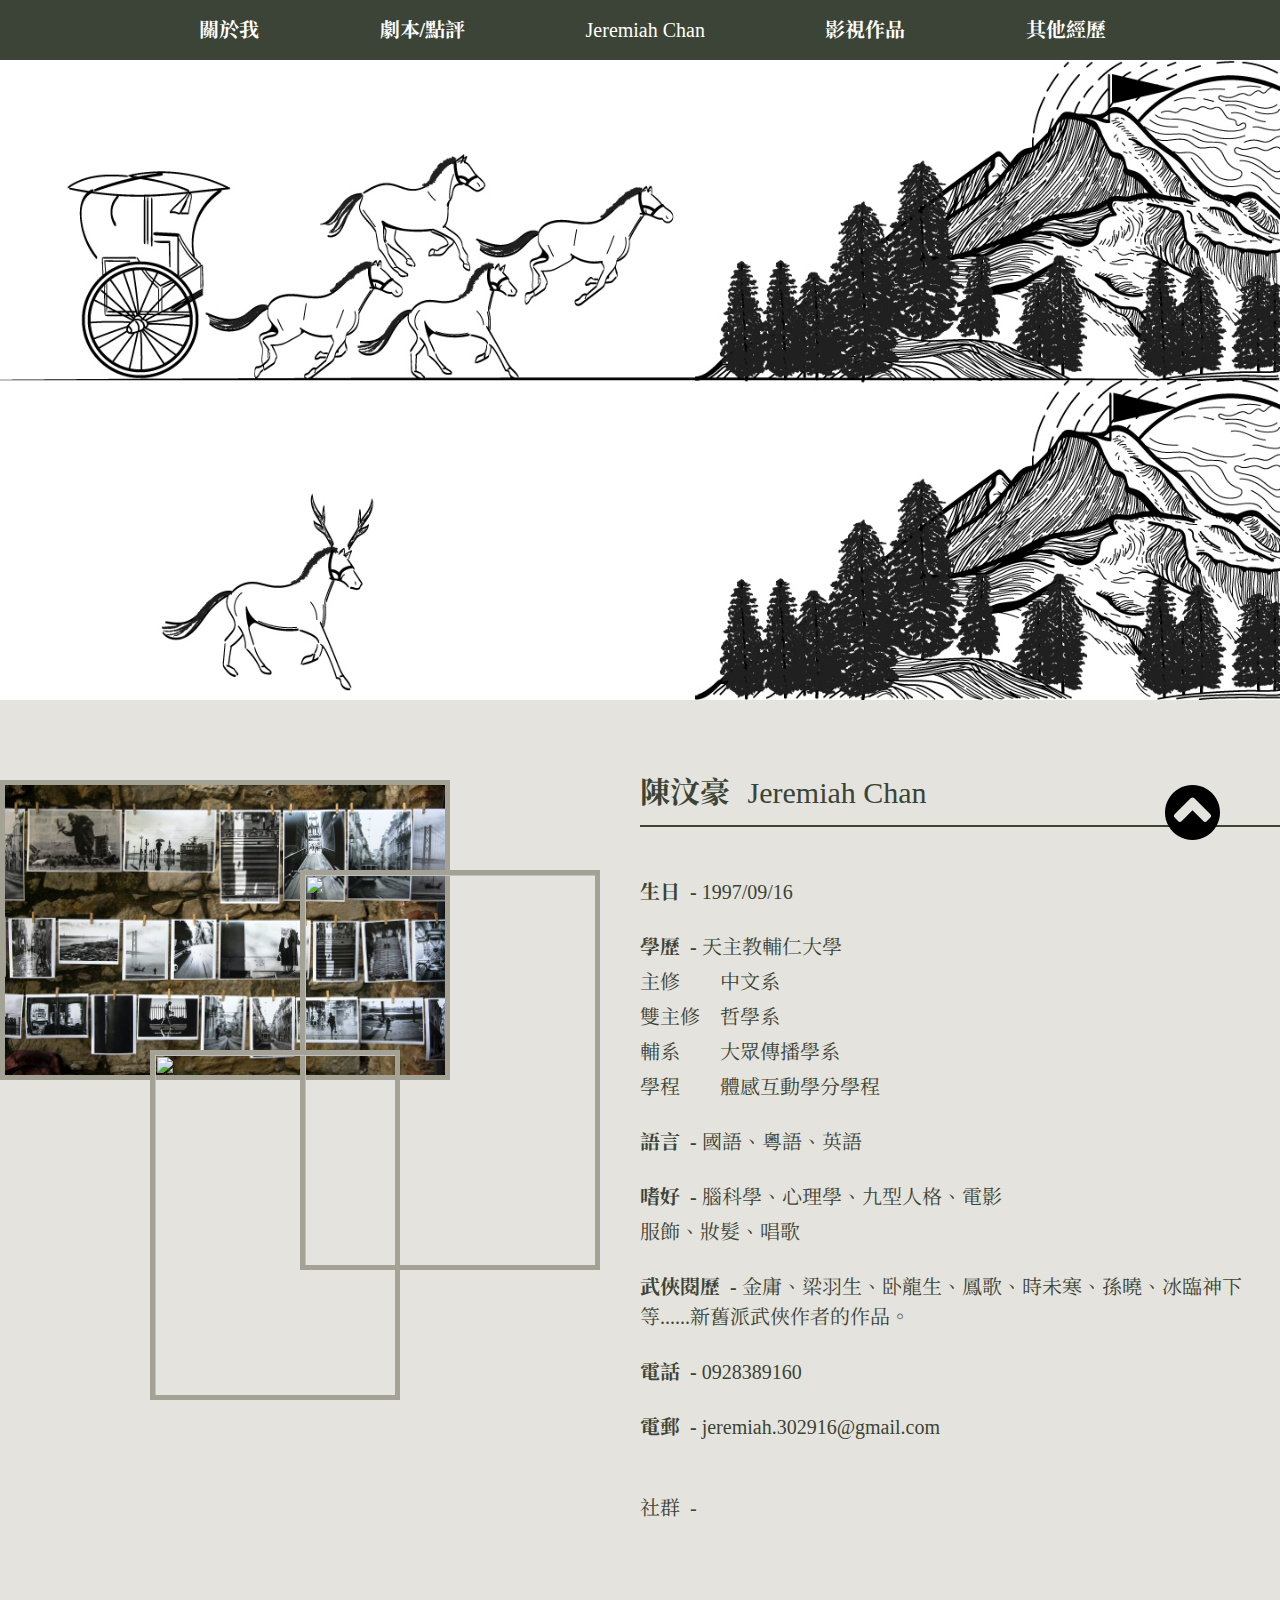
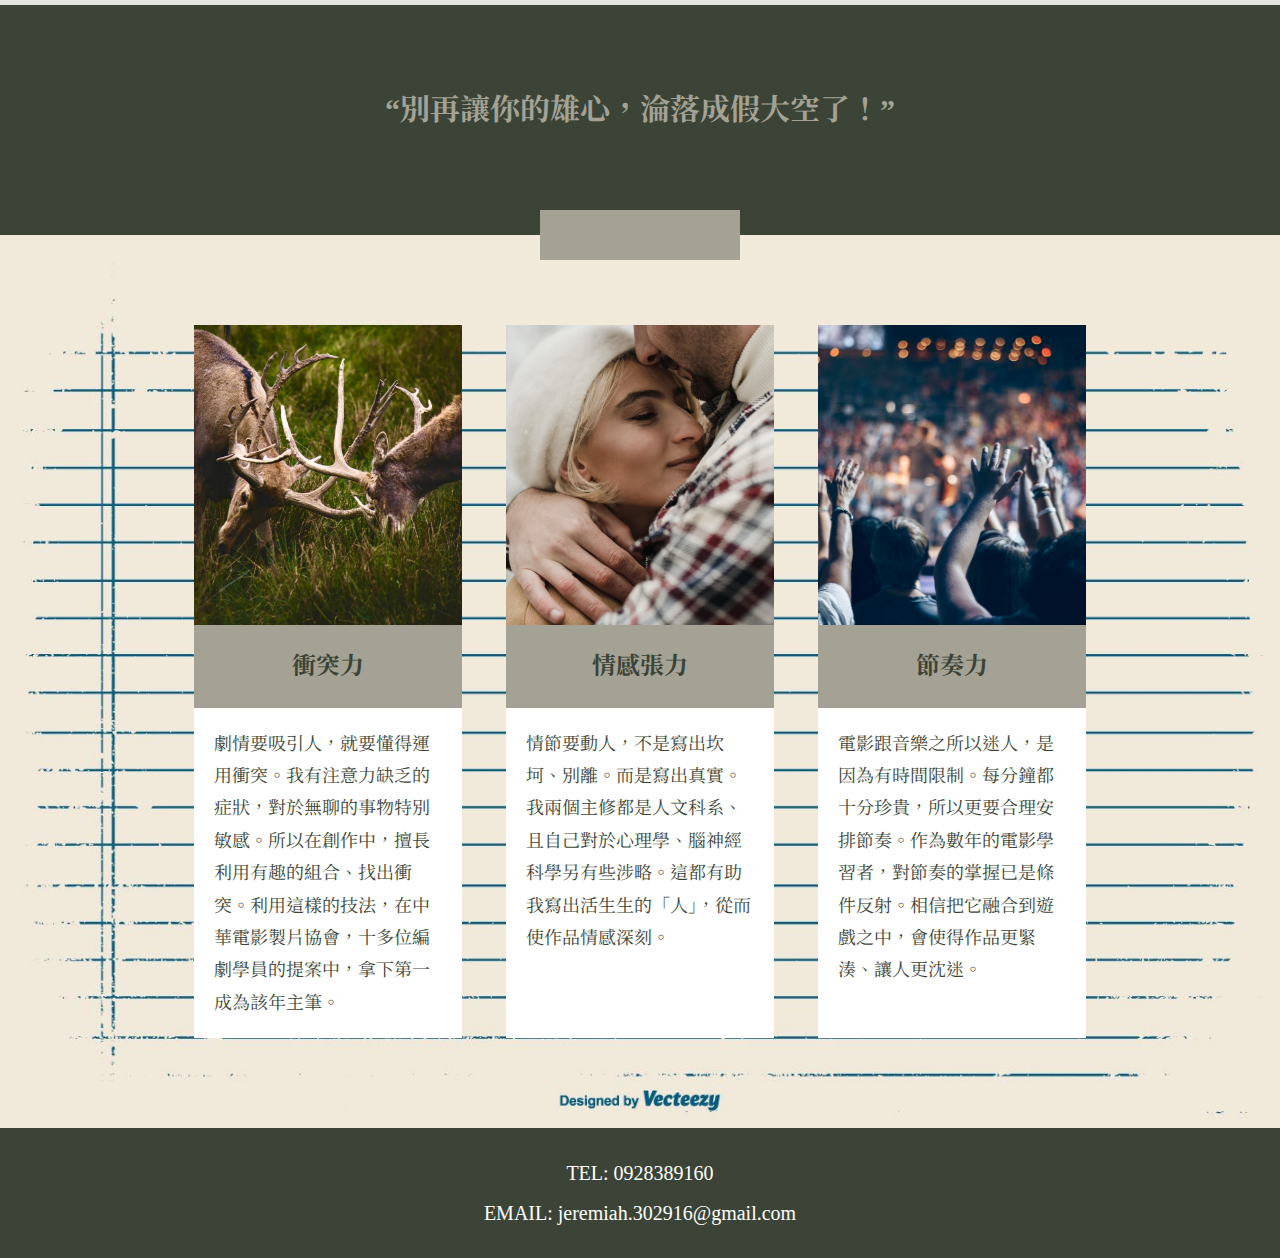
==== index.html @ 5ae8fd80 "no message" ====
<!DOCTYPE html>
<html lang="en">
<head>
    <meta charset="UTF-8">
    <meta name="viewport" content="width=device-width, initial-scale=1.0">
    <title>陳汶豪 Jeremiah</title>

    <!-- 待更新 -->
    <!-- <meta name="keywords" content="網頁關鍵字,網頁關鍵字">
    <meta name="description" content="網頁描述,網頁描述">
    <meta property="og:image" content="社群圖片預覽">
    <meta property="og:description" content="社群網頁描述">
    <meta property="og:title" content="社群標題"> -->
    <!-- 待更新 -->

    <link rel="preconnect" href="https://fonts.googleapis.com">
    <link rel="preconnect" href="https://fonts.gstatic.com" crossorigin>
    <link href="https://fonts.googleapis.com/css2?family=Pinyon+Script&display=swap" rel="stylesheet">
    <link href="https://fonts.googleapis.com/css2?family=Noto+Serif&display=swap" rel="stylesheet">
    <link href="https://fonts.googleapis.com/css2?family=Noto+Serif+TC&display=swap" rel="stylesheet">
    <script src="https://kit.fontawesome.com/dcd6eccd9c.js" crossorigin="anonymous"></script>
    <link rel="stylesheet" href="css/all.css">
   
    <script src="https://code.jquery.com/jquery-3.6.0.js" integrity="sha256-H+K7U5CnXl1h5ywQfKtSj8PCmoN9aaq30gDh27Xc0jk=" crossorigin="anonymous"></script>
    <script src="js/all.js"></script>
</head>
<body>
    <div class="header">
        <div class="container pl-5">
            <ul class="pcNavbar d-flex jcsb fwb">
                <li><a href="index.html" class="menu mr-2 ml-2 p-4 d-block white">關於我</a></li>
                <li><a href="script.html" class="menu mr-2 ml-2 p-4 d-block white">劇本/點評</a></li>
                <li><a href="index.html" class="logo mr-2 ml-2 p-4 d-block white fwn"><h1>Jeremiah Chan</h1></a></li>
                <li><a href="video.html" class="menu mr-2 ml-2 p-4 d-block white">影視作品</a></li>
                <li><a href="experience.html" class="menu mr-2 ml-2 p-4 d-block white">其他經歷</a></li>
            </ul>
            <ul class="mobileNavbar fwb tac">
                <li><a href="index.html" class="p-4 d-block">關於我</a></li>
                <li><a href="script.html" class="p-4 d-block">劇本/點評 </a></li>
                <li><a href="video.html" class="p-4 d-block">影視作品</a></li>
                <li><a href="experience.html" class="p-4 d-block">其他經歷</a></li>
            </ul>
            <a href="#" class="mobileNavbarIcon"><i class="fas fa-bars fz-xl p-4 white"></i></a>
        </div>
    </div>
    
    <!-- main -->
    <div class="index">
        <div class="banner">
            <img src="img/t.jpg" alt="">
        </div>
        <div class="self-intro d-flex jcsb pt-14 pb-14">
            <div class="img">
                <img src="img/self-2.JPG" alt="" class="img-1">
                <img src="img/self-1.JPG" alt="" class="img-2">
                <img src="img/self-3.jpeg" alt="" class="img-3">
            </div>
            <div class="content primary">
                <div class="title d-flex column ">
                    <h2 class="fz-xl fwb">陳汶豪 <span class="engname ml-2 fwn">Jeremiah Chan</span></h2>
                    <div class="border-line mt-2 mb-10 tac"></div>
                </div>
                <ul>
                    <li class="mb-5"><span class="fwb">生日&nbsp;<i class="fas fa-calendar-day"></i> -    </span>1997/09/16</li>
                    <li class="mb-5"><span class="fwb">學歷&nbsp;<i class="fas fa-user-graduate"></i> - </span>天主教輔仁大學
                        <ul>
                            <li class="mt-1 mb-1">主修&nbsp;&nbsp;&nbsp;&nbsp;&nbsp;&nbsp;&nbsp;&nbsp;中文系</li>
                            <li class="mb-1">雙主修&nbsp;&nbsp;&nbsp;&nbsp;哲學系</li>
                            <li class="mb-1">輔系&nbsp;&nbsp;&nbsp;&nbsp;&nbsp;&nbsp;&nbsp;&nbsp;大眾傳播學系</li>
                            <li class="mb-1">學程&nbsp;&nbsp;&nbsp;&nbsp;&nbsp;&nbsp;&nbsp;&nbsp;體感互動學分學程</li>
                        </ul>
                    </li>
                    <li class="mb-5"><span class="fwb">語言&nbsp;<i class="fas fa-language"></i> - </span>國語、粵語、英語</li>
                    <!-- 嗜好 -->
                    <li class="mob-hobby d-none"><span class="fwb">嗜好&nbsp;<i class="fas fa-book-reader"></i> - </span>腦科學、心理學、九型人格、電影、服飾、妝髮、唱歌、游泳</li>
                    <li class="mob-none"><span class="fwb">嗜好&nbsp;<i class="fas fa-book-reader"></i> - </span>腦科學、心理學、九型人格、電影</li>
                    <li class="mob-none mt-1 mb-5">服飾、妝髮、唱歌</li>
                    <!-- 嗜好 end -->
                    <li class="mb-5"><span class="fwb">武俠閱歷&nbsp;<i class="fas fa-language"></i> - </span>金庸、梁羽生、卧龍生、鳳歌、時未寒、孫曉、冰臨神下等......新舊派武俠作者的作品。</li>
                    <li class="mb-5"><span class="fwb">電話&nbsp;<i class="fas fa-phone-alt"></i> - </span><a href="tel:0928389160" class="d-inline-block primary">0928389160</a></li>
                    <li class="mb-5"><span class="fwb">電郵&nbsp;<i class="fas fa-envelope-open"></i> - </span><a href="mailto:jeremiah.302916@gmail.com" class="d-inline-block primary">jeremiah.302916@gmail.com</a></li>
                    <li><span>社群&nbsp;<i class="fas fa-address-book"></i> - </span><a href="https://line.me/ti/p/VagCNWpd8d"><i class="line fab fa-line ml-2 mr-5 primary" style="font-size: 45px;"></i></a><a href="https://www.facebook.com/jeremiah.chan.718"><i class="fb fab fa-facebook-square primary" style="font-size: 45px;"></i></a></li>
                </ul>
            </div>
        </div>
        <div class="slogan bg-primary">
            <h2 class="fz-xl fwb tac second pb-4">“別再讓你的雄心，淪落成假大空了！”</h2>
        </div>
        <div class="bg-note">
            <ul class="weapon m0-a d-flex jcsb">
                <li>
                    <div class="img-1"></div>
                    <h3 class="title-tape bg-second p-4 tac primary fwb fz-l">衝突力</h3>
                    <p class="primary fz-m bg-white p-4">劇情要吸引人，就要懂得運用衝突。我有注意力缺乏的症狀，對於無聊的事物特別敏感。所以在創作中，擅長利用有趣的組合、找出衝突。利用這樣的技法，在中華電影製片協會，十多位編劇學員的提案中，拿下第一成為該年主筆。</p>
                </li>
                <li>
                    <div class="img-2"></div>
                    <h3 class="title-tape bg-second p-4 tac primary fwb fz-l">情感張力</h3>
                    <p class="primary fz-m bg-white p-4">情節要動人，不是寫出坎坷、別離。而是寫出真實。我兩個主修都是人文科系、且自己對於心理學、腦神經科學另有些涉略。這都有助我寫出活生生的「人」，從而使作品情感深刻。</p>
                </li>
                <li>
                    <div class="img-3"></div>
                    <h3 class="title-tape bg-second p-4 tac primary fwb fz-l">節奏力</h3>
                    <p class="primary fz-m bg-white p-4">電影跟音樂之所以迷人，是因為有時間限制。每分鐘都十分珍貴，所以更要合理安排節奏。作為數年的電影學習者，對節奏的掌握已是條件反射。相信把它融合到遊戲之中，會使得作品更緊湊、讓人更沈迷。</p>
                </li>
            </ul>
            <div class="tape"></div>
        </div>
    </div>
    
    <!-- main end -->

    <a href="#" class="backToTop"><img src="img/icon.svg" alt="backtotop"></a>

    <div class="bg-footer">
        <ul class="footer m0-a p-footer tac white">
            <li class="mb-4">TEL: <a href="tel:0928389160" class="white">0928389160</a></li>
            <li>EMAIL: <a href="mailto:jeremiah.302916@gmail.com" class="white">jeremiah.302916@gmail.com</a></li>
        </ul>
    </div>
</body>
</html>
---- css/all.css ----
@charset "UTF-8";
/* http://meyerweb.com/eric/tools/css/reset/ 
   v2.0 | 20110126
   License: none (public domain)
*/
html, body, div, span, applet, object, iframe,
h1, h2, h3, h4, h5, h6, p, blockquote, pre,
a, abbr, acronym, address, big, cite, code,
del, dfn, em, img, ins, kbd, q, s, samp,
small, strike, strong, sub, sup, tt, var,
b, u, i, center,
dl, dt, dd, ol, ul, li,
fieldset, form, label, legend,
table, caption, tbody, tfoot, thead, tr, th, td,
article, aside, canvas, details, embed,
figure, figcaption, footer, header, hgroup,
menu, nav, output, ruby, section, summary,
time, mark, audio, video {
  margin: 0;
  padding: 0;
  border: 0;
  font-size: 100%;
  font: inherit;
  vertical-align: baseline;
}

/* HTML5 display-role reset for older browsers */
article, aside, details, figcaption, figure,
footer, header, hgroup, menu, nav, section {
  display: block;
}

body {
  line-height: 1;
}

ol, ul {
  list-style: none;
}

blockquote, q {
  quotes: none;
}

blockquote:before, blockquote:after,
q:before, q:after {
  content: '';
  content: none;
}

table {
  border-collapse: collapse;
  border-spacing: 0;
}

.m0-a {
  margin: 0 auto;
}

.mt-1 {
  margin-top: 5px;
}

.mb-1 {
  margin-bottom: 5px;
}

.mt-2 {
  margin-top: 10px;
}

.mb-2 {
  margin-bottom: 10px;
}

.mr-2 {
  margin-right: 10px;
}

.ml-2 {
  margin-left: 10px;
}

.mt-3 {
  margin-top: 15px;
}

.mb-3 {
  margin-bottom: 15px;
}

.mt-4 {
  margin-top: 20px;
}

.mb-4 {
  margin-bottom: 20px;
}

.mr-4 {
  margin-right: 20px;
}

.ml-4 {
  margin-left: 20px;
}

.mt-5 {
  margin-top: 25px;
}

.mb-5 {
  margin-bottom: 25px;
}

.mr-5 {
  margin-right: 25px;
}

.mt-10 {
  margin-top: 50px;
}

.mb-10 {
  margin-bottom: 50px;
}

.ml-10 {
  margin-left: 50px;
}

.mr-10 {
  margin-right: 50px;
}

.mb-15 {
  margin-bottom: 75px;
}

.mr-15 {
  margin-right: 75px;
}

.ml-15 {
  margin-left: 75px;
}

.ml-16 {
  margin-left: 80px;
}

.mb-20 {
  margin-bottom: 100px;
}

.mr-20 {
  margin-right: 100px;
}

.mb-30 {
  margin-bottom: 150px;
}

.p-1 {
  padding: 5px;
}

.pt-1 {
  padding-top: 5px;
}

.pb-1 {
  padding-bottom: 5px;
}

.p-2 {
  padding: 10px;
}

.pt-2 {
  padding-top: 10px;
}

.pb-2 {
  padding-bottom: 10px;
}

.p-3 {
  padding: 15px;
}

.pt-3 {
  padding-top: 15px;
}

.pb-3 {
  padding-bottom: 15px;
}

.p-4 {
  padding: 20px;
}

.pt-4 {
  padding-top: 20px;
}

.pb-4 {
  padding-bottom: 20px;
}

.pl-4 {
  padding-left: 20px;
}

.p-5 {
  padding: 25px;
}

.pl-5 {
  padding-left: 25px;
}

.pr-5 {
  padding-right: 25px;
}

.p-8 {
  padding: 40px;
}

.p-9 {
  padding: 45px;
}

.p-10 {
  padding: 50px;
}

.pt-10 {
  padding-top: 50px;
}

.pb-10 {
  padding-bottom: 50px;
}

.pl-10 {
  padding-left: 50px;
}

.pr-10 {
  padding-right: 50px;
}

.pt-14 {
  padding-top: 70px;
}

.pb-14 {
  padding-bottom: 70px;
}

.pt-16 {
  padding-top: 80px;
}

.pb-16 {
  padding-bottom: 80px;
}

.p-normal {
  padding: 70px 50px;
}

.p-footer {
  padding: 35px 50px;
}

.d-flex {
  display: -webkit-box;
  display: -ms-flexbox;
  display: flex;
}

.d-block {
  display: block;
}

.d-inline {
  display: inline;
}

.d-inline-block {
  display: inline-block;
}

.d-none {
  display: none;
}

.row-reverse {
  -webkit-box-orient: horizontal;
  -webkit-box-direction: reverse;
      -ms-flex-direction: row-reverse;
          flex-direction: row-reverse;
}

.column {
  -webkit-box-orient: vertical;
  -webkit-box-direction: normal;
      -ms-flex-direction: column;
          flex-direction: column;
}

.column-reverse {
  -webkit-box-orient: vertical;
  -webkit-box-direction: reverse;
      -ms-flex-direction: column-reverse;
          flex-direction: column-reverse;
}

.jcfe {
  -webkit-box-pack: end;
      -ms-flex-pack: end;
          justify-content: flex-end;
}

.jcsb {
  -webkit-box-pack: justify;
      -ms-flex-pack: justify;
          justify-content: space-between;
}

.jcc {
  -webkit-box-pack: center;
      -ms-flex-pack: center;
          justify-content: center;
}

.aic {
  -webkit-box-align: center;
      -ms-flex-align: center;
          align-items: center;
}

.aife {
  -webkit-box-align: end;
      -ms-flex-align: end;
          align-items: flex-end;
}

.fwb {
  font-weight: bold;
}

.fwn {
  font-weight: normal;
}

.fz-s {
  font-size: 16px;
}

.fz-m {
  font-size: 18px;
}

.fz-l {
  font-size: 24px;
}

.fz-xl {
  font-size: 30px;
}

.engfont {
  font-family: 'Pinyon Script', cursive;
}

.tac {
  text-align: center;
}

.tar {
  text-align: right;
}

.white {
  color: white;
}

.black {
  color: black;
}

.primary {
  color: #3B4436;
}

.second {
  color: #A4A195;
}

.bg-primary {
  background-color: #3B4436;
}

.bg-second {
  background-color: #A4A195;
}

.bg-third {
  background-color: #E5E3DD;
}

.bg-white {
  background-color: #FFF;
}

*, *::before, *::after {
  -webkit-box-sizing: border-box;
          box-sizing: border-box;
}

body {
  font-size: 20px;
  font-family: 'Times New Roman', Times, serif,'Noto Serif','Noto Serif TC';
  background-color: #E5E3DD;
}

body img {
  display: block;
  width: 100%;
}

body a {
  text-decoration: none;
}

.header {
  background-color: #3B4436;
}

.header .container {
  max-width: 992px;
  margin: 0 auto;
}

.header .container .menu {
  -webkit-transition: all 0.3s;
  transition: all 0.3s;
}

.header .container .menu:hover, .header .container .menu:active {
  color: #A4A195;
}

.mobileNavbar, .mobileNavbarIcon {
  display: none;
}

@media (max-width: 767px) {
  .header {
    position: fixed;
    width: 100%;
    z-index: 10;
  }
  .pcNavbar {
    display: none;
  }
  .mobileNavbar {
    display: block;
    position: absolute;
    top: 70px;
    right: 0px;
    left: 0px;
    max-height: 0px;
    overflow: hidden;
    text-align: center;
    -webkit-transition: max-height 1s;
    transition: max-height 1s;
  }
  .mobileNavbar li {
    background-color: #A4A195;
  }
  .mobileNavbar a {
    -webkit-transition: all 0.3s;
    transition: all 0.3s;
    color: #3B4436;
  }
  .mobileNavbar a:hover, .mobileNavbar a:active {
    color: white;
  }
  .mobileNavbarIcon {
    display: block;
    float: right;
  }
  .show .mobileNavbar {
    max-height: 500px;
  }
}

.backToTop {
  width: 55px;
  height: 55px;
  position: fixed;
  right: 60px;
  bottom: 60px;
}

@media (max-width: 767px) {
  .backToTop {
    width: 45px;
    height: 45px;
    right: 30px;
  }
}

.bg-footer {
  background-color: #3B4436;
}

.footer {
  max-width: 992px;
}

.footer a {
  -webkit-transition: all 0.3s;
  transition: all 0.3s;
}

.footer a:hover, .footer a:active {
  color: #A4A195;
}

@media (max-width: 520px) {
  .footer {
    font-size: 18px;
  }
}

@media (max-width: 414px) {
  .footer {
    font-size: 16px;
  }
}

.index .banner {
  max-height: 720px;
}

.index .self-intro .img {
  width: 30%;
  position: relative;
}

.index .self-intro .img .img-1 {
  width: 300px;
  height: 400px;
  border: 5px solid #A4A195;
  position: absolute;
  top: 100px;
  left: 300px;
  z-index: 2;
}

.index .self-intro .img .img-2 {
  width: 250px;
  height: 350px;
  border: 5px solid #A4A195;
  position: absolute;
  top: 280px;
  left: 150px;
  z-index: 3;
}

.index .self-intro .img .img-3 {
  width: 450px;
  height: 300px;
  border: 5px solid #A4A195;
  position: absolute;
  top: 10px;
  z-index: 1;
}

.index .self-intro .content {
  width: 50%;
  line-height: 1.5;
}

.index .self-intro .content .border-line {
  max-width: 1000px;
  height: 2px;
  background: #3B4436;
}

.index .self-intro .content li a, .index .self-intro .content li i {
  -webkit-transition: all 0.3s;
  transition: all 0.3s;
}

.index .self-intro .content li a:hover, .index .self-intro .content li a:active, .index .self-intro .content li i:hover, .index .self-intro .content li i:active {
  color: #A4A195;
}

.index .bg-note {
  position: relative;
}

.index .tape {
  width: 200px;
  height: 50px;
  background-color: #A4A195;
  position: absolute;
  top: 0;
  left: 50%;
  -webkit-transform: translate(-50%, -50%);
          transform: translate(-50%, -50%);
}

.index .slogan {
  padding: 90px 50px;
}

.index .bg-note {
  background-image: url(../img/note1.jpeg);
  background-position: center;
  background-repeat: no-repeat;
  background-size: cover;
}

.index .weapon {
  max-width: 992px;
  line-height: 1.8;
  padding: 90px 50px;
}

.index .weapon li {
  width: 30%;
}

.index .weapon li .img-1, .index .weapon li .img-2, .index .weapon li .img-3 {
  height: 300px;
  background-position: center;
  background-size: cover;
  background-repeat: no-repeat;
}

.index .weapon li .img-1 {
  background-image: url(../img/fight.jpg);
}

.index .weapon li .img-2 {
  background-image: url(../img/cry.jpeg);
}

.index .weapon li .img-3 {
  background-image: url(../img/tempo.jpg);
}

.index .weapon li p {
  height: 330px;
}

.script .banner {
  height: 300px;
  background: url(../img/banner2.jpeg);
  background-position: center;
  background-repeat: no-repeat;
  background-size: cover;
}

.script .banner .border-line {
  width: 200px;
  height: 2px;
  background: white;
}

.script .banner h2 {
  font-size: 33px;
}

.script li p {
  -webkit-animation: fadeIn;
          animation: fadeIn;
  -webkit-animation-duration: 1.5s;
          animation-duration: 1.5s;
}

.script .main {
  max-width: 992px;
  margin: 0 auto;
  padding: 90px 50px 90px;
}

.script .praise .person {
  width: 28%;
  line-height: 1.5;
}

.script .praise .content {
  line-height: 1.8;
  width: 70%;
  border-radius: 30px 0 30px 0;
}

.logline {
  max-width: 992px;
  line-height: 1.5;
  padding: 70px 50px 90px;
}

.logline .border-line {
  width: 100px;
  height: 2px;
  background: white;
}

.logline li {
  width: 30%;
}

.logline li .img-1, .logline li .img-2, .logline li .img-3 {
  height: 170px;
  background-position: center;
  background-size: cover;
}

.logline li .img-1 {
  background-image: url(../img/偷光.jpg);
}

.logline li .img-2 {
  background-image: url(../img/shoot.jpg);
  border-bottom: 1px solid black;
}

.logline li .img-3 {
  background-image: url(../img/回.jpg);
}

.logline .content {
  height: 270px;
}

.logline .content a {
  -webkit-transition: all 0.3s;
  transition: all 0.3s;
  background-color: #3B4436;
  border: 1px solid #3B4436;
}

.logline .content a:hover, .logline .content a:active {
  color: #3B4436;
  background-color: white;
}

@media (max-width: 900px) {
  .logline ul {
    -ms-flex-wrap: wrap;
        flex-wrap: wrap;
  }
  .logline ul li {
    margin: 0 auto 75px;
    width: 80%;
  }
  .logline ul li:last-child {
    margin: 0 auto 0px;
  }
  .logline ul .img-1, .logline ul .img-2, .logline ul .img-3 {
    height: 280px;
  }
  .logline ul a {
    padding: 20px;
  }
}

@media (max-width: 991px) {
  .script .praise li {
    -ms-flex-wrap: wrap;
        flex-wrap: wrap;
  }
  .script .praise .person {
    width: 35%;
  }
  .script .praise .content {
    width: 63%;
  }
}

@media (max-width: 767px) {
  .script .banner {
    height: 350px;
  }
  .script .banner h2 {
    margin-top: 50px;
  }
  .script .main {
    padding-top: 70px;
  }
  .script .praise .person {
    width: 100%;
  }
  .script .praise .person h3 {
    margin: 0 auto 20px;
  }
  .script .praise .content {
    width: 100%;
  }
}

@media (max-width: 520px) {
  .script .banner h2 {
    font-size: 24px;
  }
  .script .main p {
    font-size: 18px;
  }
  .logline ul h3 {
    font-size: 18px;
  }
  .logline ul h4 {
    font-size: 16px;
  }
  .logline ul .img-1, .logline ul .img-2, .logline ul .img-3 {
    height: 170px;
  }
  .logline ul a {
    padding: 10px;
  }
}

.video {
  max-width: 992px;
  margin: 0 auto;
  padding: 90px 50px;
}

.video .title h2 {
  font-size: 33px;
}

.video .title .border-line {
  width: 200px;
  height: 2px;
  background: #3B4436;
}

.video .mov-title {
  -webkit-transition: all 0.3s;
  transition: all 0.3s;
}

.video .mov-title:hover, .video .mov-title:active {
  color: #A4A195;
}

.video .mov-title:before {
  display: inline-block;
  position: relative;
  top: -7px;
  right: 20px;
  content: "";
  width: 200px;
  height: 0px;
  border: 1px solid #3B4436;
}

.video .mov-title:after {
  display: inline-block;
  position: relative;
  top: -7px;
  left: 20px;
  content: "";
  width: 200px;
  color: #fff;
  height: 0px;
  border: 1px solid #3B4436;
}

.video .video-container {
  position: relative;
  padding-bottom: 56.25%;
  padding-top: 30px;
  height: 0;
  overflow: hidden;
}

.video .video-container iframe, .video .video-container object, .video .video-container embed {
  position: absolute;
  top: 0;
  left: 0;
  width: 100%;
  height: 100%;
}

@media (max-width: 767px) {
  .video .mov-title:before, .video .mov-title:after {
    width: 100px;
  }
  .video .title {
    margin-top: 50px;
  }
}

@media (max-width: 630px) {
  .video .mov-title:before, .video .mov-title:after {
    width: 80px;
  }
  .video .yt a {
    font-size: 24px;
  }
  .video .yt h2 {
    font-size: 20px;
  }
}

@media (max-width: 520px) {
  .video .mov-title:before, .video .mov-title:after {
    display: none;
  }
  .video .title h2 {
    font-size: 30px;
  }
  .video .yt .video-container {
    margin-bottom: 75px;
  }
  .video .yt .video-container:last-child {
    margin-bottom: 0px;
  }
  .video .yt h2 {
    font-size: 18px;
  }
}

.experience .banner {
  height: 300px;
  background: url(../img/banner3.JPG);
  background-position: center;
  background-repeat: no-repeat;
  background-size: cover;
}

.experience .banner .border-line {
  width: 200px;
  height: 2px;
  background: white;
}

.experience .banner h2 {
  font-size: 33px;
}

.experience ul {
  max-width: 992px;
  margin: 0 auto;
  -ms-flex-wrap: wrap;
      flex-wrap: wrap;
  padding: 90px 0;
}

.experience ul li {
  width: 100%;
}

.experience ul li .br {
  border-radius: 0 0 30px 0;
}

.experience ul li .br-2 {
  border-radius: 30px 0 0 0;
}

.experience ul li .img {
  width: 50%;
  height: 330px;
  background-repeat: no-repeat;
  background-position: center;
  background-size: cover;
}

.experience ul li .img-1 {
  background-image: url(../img/exp-ch.jpeg);
  border-radius: 30px 0 0 0;
}

.experience ul li .img-2 {
  background-image: url(../img/exp-ucsr.jpeg);
  border-radius: 0 0 30px 0;
}

.experience ul li .img-3 {
  background-image: url(../img/exp-csr.jpeg);
  border-radius: 30px 0 0 0;
}

.experience ul li .img-4 {
  background-image: url(../img/exp-story.jpeg);
  border-radius: 0 0 30px 0;
}

.experience ul li .content {
  width: 50%;
  line-height: 1.5;
}

.experience ul li h3 {
  position: relative;
}

.experience ul .border-line {
  width: 350px;
  height: 2px;
  background-color: #3B4436;
}

.experience .conclusion {
  max-width: 992px;
  margin: 0 auto;
  padding: 90px 50px;
}

.experience .conclusion .border-line {
  width: 100px;
  height: 2px;
  background: white;
}

.experience .conclusion p {
  line-height: 1.5;
}

.experience .bg-second {
  position: relative;
}

.experience .tape {
  width: 200px;
  height: 50px;
  background-color: #3B4436;
  position: absolute;
  top: 0;
  left: 50%;
  -webkit-transform: translate(-50%, -50%);
          transform: translate(-50%, -50%);
}

@media (max-width: 900px) {
  .experience ul li {
    -ms-flex-wrap: wrap;
        flex-wrap: wrap;
    padding: 0 50px;
    margin-bottom: 75px;
  }
  .experience ul li .img, .experience ul li .content {
    width: 100%;
  }
  .experience ul li .img-1, .experience ul li .img-2, .experience ul li .img-3, .experience ul li .img-4, .experience ul li .content {
    border-radius: 0px;
  }
}

@media (max-width: 767px) {
  .experience .banner {
    height: 350px;
  }
  .experience .banner h2 {
    margin-top: 50px;
  }
}

@media (max-width: 520px) {
  .experience .banner h2 {
    font-size: 24px;
  }
  .experience ul {
    padding-top: 70px;
  }
  .experience ul li .event-name {
    font-size: 20px;
    margin-bottom: 5px;
  }
  .experience ul li .time {
    margin-bottom: 15px;
  }
  .experience ul li .border-line {
    width: 100%;
  }
  .experience ul li .img {
    height: 250px;
  }
}

@media (max-width: 414px) {
  .experience ul li .img {
    height: 230px;
  }
  .experience li:last-child {
    margin-bottom: 15px;
  }
  .experience .content {
    padding: 25px;
  }
}
/*# sourceMappingURL=all.css.map */
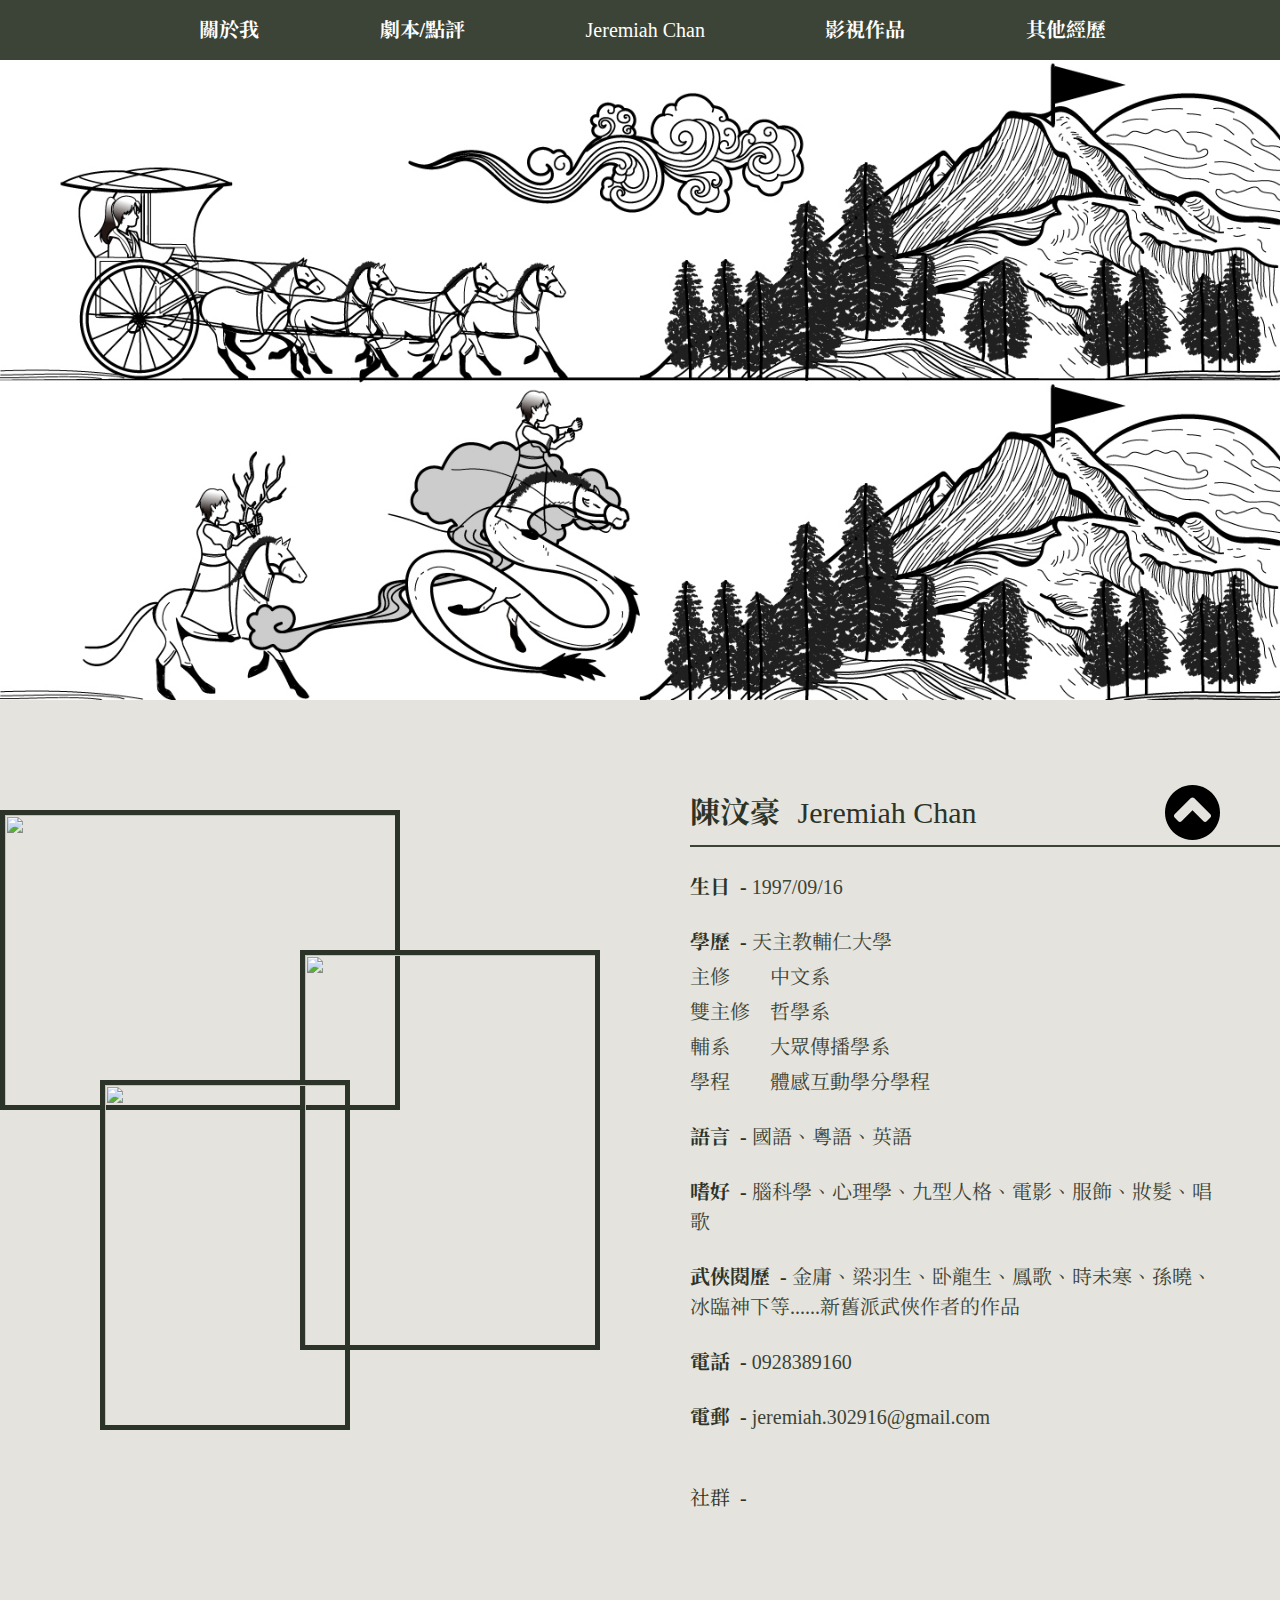
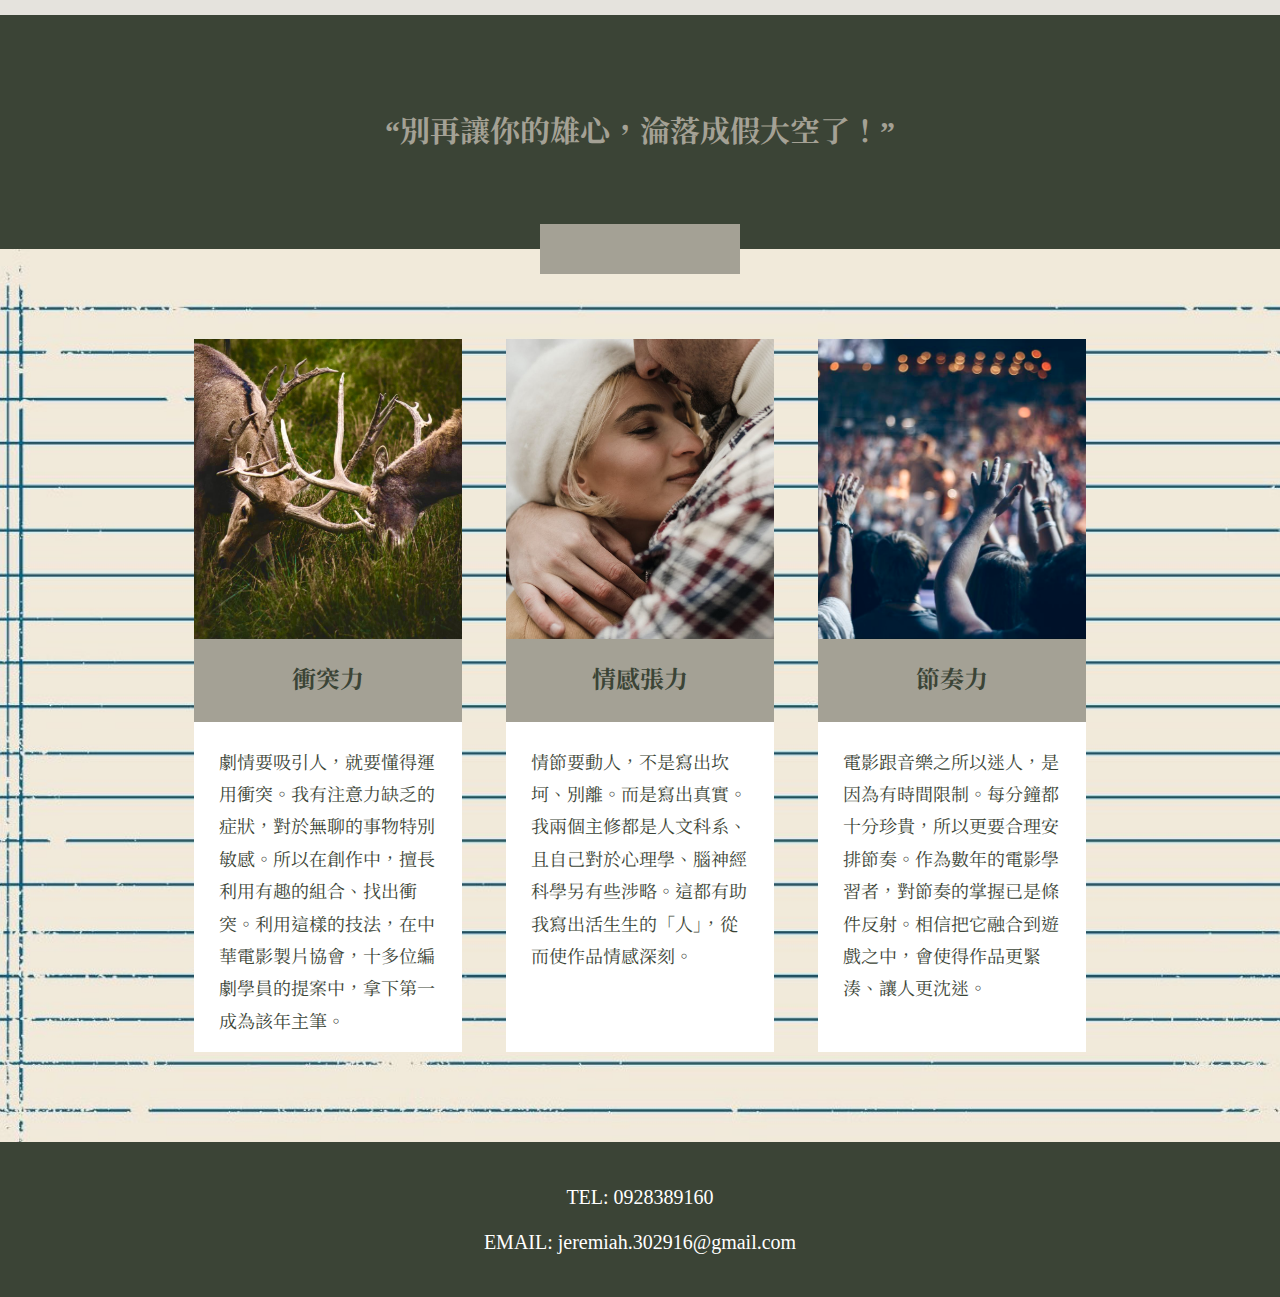
==== commit 1b4f580c: "網頁完成（圖、結論尚未）" ====
--- a/index.html
+++ b/index.html
@@ -40,29 +40,34 @@
                 <li><a href="video.html" class="p-4 d-block">影視作品</a></li>
                 <li><a href="experience.html" class="p-4 d-block">其他經歷</a></li>
             </ul>
-            <a href="#" class="mobileNavbarIcon"><i class="fas fa-bars fz-xl p-4 white"></i></a>
+            <ul class="mobileNavbarIcon">
+                <a href="index.html" class="logo p-4 white fwn"><h1>Jeremiah Chan</h1></a>
+                <a href="#"><i class="fas fa-bars fz-xl p-4 white"></i></a>
+            </ul>
         </div>
     </div>
     
     <!-- main -->
     <div class="index">
         <div class="banner">
-            <img src="img/t.jpg" alt="">
+            <img src="img/t.jpg" alt="" class="d-block">
         </div>
-        <div class="self-intro d-flex jcsb pt-14 pb-14">
-            <div class="img">
+        <div class="self-intro d-flex jcsb">
+            <div class="pc-img">
                 <img src="img/self-2.JPG" alt="" class="img-1">
                 <img src="img/self-1.JPG" alt="" class="img-2">
-                <img src="img/self-3.jpeg" alt="" class="img-3">
+                <img src="img/self-4.JPG" alt="" class="img-3">
             </div>
+            <img src="img/self-5.JPG" alt="" class="mobile-img d-none">
+
             <div class="content primary">
                 <div class="title d-flex column ">
-                    <h2 class="fz-xl fwb">陳汶豪 <span class="engname ml-2 fwn">Jeremiah Chan</span></h2>
-                    <div class="border-line mt-2 mb-10 tac"></div>
+                    <h2 class="fz-xl fwb d-primary">陳汶豪 <span class="engname ml-2 fwn">Jeremiah Chan</span></h2>
+                    <div class="border-line mt-2 mb-5 tac"></div>
                 </div>
                 <ul>
-                    <li class="mb-5"><span class="fwb">生日&nbsp;<i class="fas fa-calendar-day"></i> -    </span>1997/09/16</li>
-                    <li class="mb-5"><span class="fwb">學歷&nbsp;<i class="fas fa-user-graduate"></i> - </span>天主教輔仁大學
+                    <li class="mb-5"><span class="fwb d-primary">生日&nbsp;<i class="fas fa-calendar-day"></i> -    </span>1997/09/16</li>
+                    <li class="mb-5"><span class="fwb d-primary">學歷&nbsp;<i class="fas fa-user-graduate"></i> - </span>天主教輔仁大學
                         <ul>
                             <li class="mt-1 mb-1">主修&nbsp;&nbsp;&nbsp;&nbsp;&nbsp;&nbsp;&nbsp;&nbsp;中文系</li>
                             <li class="mb-1">雙主修&nbsp;&nbsp;&nbsp;&nbsp;哲學系</li>
@@ -70,38 +75,34 @@
                             <li class="mb-1">學程&nbsp;&nbsp;&nbsp;&nbsp;&nbsp;&nbsp;&nbsp;&nbsp;體感互動學分學程</li>
                         </ul>
                     </li>
-                    <li class="mb-5"><span class="fwb">語言&nbsp;<i class="fas fa-language"></i> - </span>國語、粵語、英語</li>
-                    <!-- 嗜好 -->
-                    <li class="mob-hobby d-none"><span class="fwb">嗜好&nbsp;<i class="fas fa-book-reader"></i> - </span>腦科學、心理學、九型人格、電影、服飾、妝髮、唱歌、游泳</li>
-                    <li class="mob-none"><span class="fwb">嗜好&nbsp;<i class="fas fa-book-reader"></i> - </span>腦科學、心理學、九型人格、電影</li>
-                    <li class="mob-none mt-1 mb-5">服飾、妝髮、唱歌</li>
-                    <!-- 嗜好 end -->
-                    <li class="mb-5"><span class="fwb">武俠閱歷&nbsp;<i class="fas fa-language"></i> - </span>金庸、梁羽生、卧龍生、鳳歌、時未寒、孫曉、冰臨神下等......新舊派武俠作者的作品。</li>
-                    <li class="mb-5"><span class="fwb">電話&nbsp;<i class="fas fa-phone-alt"></i> - </span><a href="tel:0928389160" class="d-inline-block primary">0928389160</a></li>
-                    <li class="mb-5"><span class="fwb">電郵&nbsp;<i class="fas fa-envelope-open"></i> - </span><a href="mailto:jeremiah.302916@gmail.com" class="d-inline-block primary">jeremiah.302916@gmail.com</a></li>
-                    <li><span>社群&nbsp;<i class="fas fa-address-book"></i> - </span><a href="https://line.me/ti/p/VagCNWpd8d"><i class="line fab fa-line ml-2 mr-5 primary" style="font-size: 45px;"></i></a><a href="https://www.facebook.com/jeremiah.chan.718"><i class="fb fab fa-facebook-square primary" style="font-size: 45px;"></i></a></li>
+                    <li class="mb-5"><span class="fwb d-primary">語言&nbsp;<i class="fas fa-language"></i> - </span>國語、粵語、英語</li>
+                    <li class="mob-hobby mb-5"><span class="fwb d-primary">嗜好&nbsp;<i class="fas fa-book-open"></i> - </span>腦科學、心理學、九型人格、電影、服飾、妝髮、唱歌</li>
+                    <li class="mob-hobby mb-5"><span class="fwb d-primary">武俠閱歷&nbsp;<i class="fas fa-book-reader"></i> - </span>金庸、梁羽生、卧龍生、鳳歌、時未寒、孫曉、冰臨神下等......新舊派武俠作者的作品</li>
+                    <li class="mb-5"><span class="fwb d-primary">電話&nbsp;<i class="fas fa-phone-alt"></i> - </span><a href="tel:0928389160" class="d-inline-block primary">0928389160</a></li>
+                    <li class="mb-5"><span class="fwb d-primary">電郵&nbsp;<i class="fas fa-envelope-open"></i> - </span><a href="mailto:jeremiah.302916@gmail.com" class="d-inline-block primary">jeremiah.302916@gmail.com</a></li>
+                    <li><span class="d-primary">社群&nbsp;<i class="fas fa-address-book"></i> - </span><a href="https://line.me/ti/p/VagCNWpd8d"><i class="line fab fa-line ml-2 mr-5 primary" style="font-size: 45px;"></i></a><a href="https://www.facebook.com/jeremiah.chan.718"><i class="fb fab fa-facebook-square primary" style="font-size: 45px;"></i></a></li>
                 </ul>
             </div>
         </div>
         <div class="slogan bg-primary">
-            <h2 class="fz-xl fwb tac second pb-4">“別再讓你的雄心，淪落成假大空了！”</h2>
+            <h2 class="fz-xl fwb tac second">“別再讓你的雄心，淪落成假大空了！”</h2>
         </div>
         <div class="bg-note">
             <ul class="weapon m0-a d-flex jcsb">
                 <li>
                     <div class="img-1"></div>
                     <h3 class="title-tape bg-second p-4 tac primary fwb fz-l">衝突力</h3>
-                    <p class="primary fz-m bg-white p-4">劇情要吸引人，就要懂得運用衝突。我有注意力缺乏的症狀，對於無聊的事物特別敏感。所以在創作中，擅長利用有趣的組合、找出衝突。利用這樣的技法，在中華電影製片協會，十多位編劇學員的提案中，拿下第一成為該年主筆。</p>
+                    <p class="primary fz-m bg-white p-5">劇情要吸引人，就要懂得運用衝突。我有注意力缺乏的症狀，對於無聊的事物特別敏感。所以在創作中，擅長利用有趣的組合、找出衝突。利用這樣的技法，在中華電影製片協會，十多位編劇學員的提案中，拿下第一成為該年主筆。</p>
                 </li>
                 <li>
                     <div class="img-2"></div>
                     <h3 class="title-tape bg-second p-4 tac primary fwb fz-l">情感張力</h3>
-                    <p class="primary fz-m bg-white p-4">情節要動人，不是寫出坎坷、別離。而是寫出真實。我兩個主修都是人文科系、且自己對於心理學、腦神經科學另有些涉略。這都有助我寫出活生生的「人」，從而使作品情感深刻。</p>
+                    <p class="primary fz-m bg-white p-5">情節要動人，不是寫出坎坷、別離。而是寫出真實。我兩個主修都是人文科系、且自己對於心理學、腦神經科學另有些涉略。這都有助我寫出活生生的「人」，從而使作品情感深刻。</p>
                 </li>
                 <li>
                     <div class="img-3"></div>
                     <h3 class="title-tape bg-second p-4 tac primary fwb fz-l">節奏力</h3>
-                    <p class="primary fz-m bg-white p-4">電影跟音樂之所以迷人，是因為有時間限制。每分鐘都十分珍貴，所以更要合理安排節奏。作為數年的電影學習者，對節奏的掌握已是條件反射。相信把它融合到遊戲之中，會使得作品更緊湊、讓人更沈迷。</p>
+                    <p class="primary fz-m bg-white p-5">電影跟音樂之所以迷人，是因為有時間限制。每分鐘都十分珍貴，所以更要合理安排節奏。作為數年的電影學習者，對節奏的掌握已是條件反射。相信把它融合到遊戲之中，會使得作品更緊湊、讓人更沈迷。</p>
                 </li>
             </ul>
             <div class="tape"></div>
@@ -114,7 +115,7 @@
 
     <div class="bg-footer">
         <ul class="footer m0-a p-footer tac white">
-            <li class="mb-4">TEL: <a href="tel:0928389160" class="white">0928389160</a></li>
+            <li class="mb-5">TEL: <a href="tel:0928389160" class="white">0928389160</a></li>
             <li>EMAIL: <a href="mailto:jeremiah.302916@gmail.com" class="white">jeremiah.302916@gmail.com</a></li>
         </ul>
     </div>
--- a/css/all.css
+++ b/css/all.css
@@ -274,7 +274,7 @@
 }
 
 .p-footer {
-  padding: 35px 50px;
+  padding: 45px 50px;
 }
 
 .d-flex {
@@ -402,6 +402,10 @@
   color: #A4A195;
 }
 
+.d-primary {
+  color: #2c3328;
+}
+
 .bg-primary {
   background-color: #3B4436;
 }
@@ -461,6 +465,9 @@
 }
 
 @media (max-width: 767px) {
+  .container {
+    padding-left: 0px;
+  }
   .header {
     position: fixed;
     width: 100%;
@@ -493,8 +500,15 @@
     color: white;
   }
   .mobileNavbarIcon {
-    display: block;
-    float: right;
+    display: -webkit-box;
+    display: -ms-flexbox;
+    display: flex;
+    -webkit-box-pack: justify;
+        -ms-flex-pack: justify;
+            justify-content: space-between;
+    -webkit-box-align: center;
+        -ms-flex-align: center;
+            align-items: center;
   }
   .show .mobileNavbar {
     max-height: 500px;
@@ -546,47 +560,55 @@
   }
 }
 
-.index .banner {
+.index .banner img {
   max-height: 720px;
 }
 
-.index .self-intro .img {
+.index .self-intro .pc-img {
   width: 30%;
   position: relative;
 }
 
-.index .self-intro .img .img-1 {
+.index .self-intro .pc-img .img-1 {
   width: 300px;
   height: 400px;
-  border: 5px solid #A4A195;
+  border: 5px solid #2c3328;
   position: absolute;
-  top: 100px;
+  top: 250px;
   left: 300px;
   z-index: 2;
 }
 
-.index .self-intro .img .img-2 {
+.index .self-intro .pc-img .img-2 {
   width: 250px;
   height: 350px;
-  border: 5px solid #A4A195;
+  border: 5px solid #2c3328;
   position: absolute;
-  top: 280px;
-  left: 150px;
+  top: 380px;
+  left: 100px;
   z-index: 3;
 }
 
-.index .self-intro .img .img-3 {
-  width: 450px;
+.index .self-intro .pc-img .img-3 {
+  width: 400px;
   height: 300px;
-  border: 5px solid #A4A195;
+  border: 5px solid #2c3328;
   position: absolute;
-  top: 10px;
+  top: 110px;
   z-index: 1;
 }
 
 .index .self-intro .content {
   width: 50%;
   line-height: 1.5;
+}
+
+.index .self-intro .content .title {
+  padding: 90px 0px 0px 50px;
+}
+
+.index .self-intro .content > ul {
+  padding: 0px 50px 90px;
 }
 
 .index .self-intro .content .border-line {
@@ -621,6 +643,7 @@
 
 .index .slogan {
   padding: 90px 50px;
+  line-height: 1.8;
 }
 
 .index .bg-note {
@@ -663,8 +686,131 @@
   height: 330px;
 }
 
+@media (max-width: 1200px) {
+  .index .self-intro .pc-img .img-1 {
+    width: 250px;
+    height: 350px;
+    left: 250px;
+  }
+  .index .self-intro .pc-img .img-2 {
+    width: 230px;
+    height: 330px;
+    top: 350px;
+    left: 100px;
+  }
+  .index .self-intro .pc-img .img-3 {
+    width: 350px;
+    height: 250px;
+  }
+}
+
+@media (max-width: 991px) {
+  .index .self-intro .pc-img .img-1 {
+    width: 230px;
+    height: 330px;
+    left: 200px;
+  }
+  .index .self-intro .pc-img .img-2 {
+    width: 200px;
+    height: 300px;
+    top: 300px;
+    left: 50px;
+  }
+  .index .self-intro .pc-img .img-3 {
+    width: 330px;
+    height: 230px;
+  }
+  .index .weapon li p {
+    height: 350px;
+  }
+}
+
+@media (max-width: 900px) {
+  .index .self-intro {
+    -ms-flex-wrap: wrap;
+        flex-wrap: wrap;
+  }
+  .index .self-intro .pc-img {
+    display: none;
+    width: 100%;
+  }
+  .index .self-intro .mobile-img {
+    display: block;
+    width: 80%;
+    margin: 0 auto;
+    height: auto;
+    padding: 90px 50px 0px;
+  }
+  .index .self-intro .content {
+    width: 80%;
+    margin: 0 auto;
+    padding: 50px 50px 90px;
+  }
+  .index .self-intro .content > ul {
+    padding: 0px;
+  }
+  .index .self-intro .content .title {
+    padding: 0px;
+  }
+  .index .weapon {
+    -ms-flex-wrap: wrap;
+        flex-wrap: wrap;
+  }
+  .index .weapon li {
+    margin: 0 auto 75px;
+    width: 80%;
+  }
+  .index .weapon li:last-child {
+    margin: 0 auto 0px;
+  }
+  .index .weapon li p {
+    font-size: 20px;
+    height: auto;
+  }
+}
+
+@media (max-width: 630px) {
+  .index .self-intro .content, .index .weapon li {
+    width: 100%;
+  }
+  .index .slogan h2 {
+    font-size: 24px;
+  }
+  .index .self-intro .mobile-img {
+    width: 100%;
+    padding: 90px 50px 0px;
+  }
+}
+
+@media (max-width: 520px) {
+  .index .weapon li .img-1, .index .weapon li .img-2, .index .weapon li .img-3 {
+    height: 250px;
+  }
+}
+
+@media (max-width: 414px) {
+  .index .slogan {
+    padding: 70px 50px;
+  }
+  .index .self-intro {
+    font-size: 18px;
+  }
+  .index .self-intro h2 {
+    font-size: 24px;
+  }
+  .index .self-intro .mobile-img {
+    padding: 50px 50px 0;
+  }
+  .index .self-intro .content {
+    padding: 50px;
+  }
+  .index .weapon li p {
+    font-size: 18px;
+  }
+}
+
 .script .banner {
-  height: 300px;
+  height: 360px;
   background: url(../img/banner2.jpeg);
   background-position: center;
   background-repeat: no-repeat;
@@ -741,7 +887,7 @@
 }
 
 .logline .content {
-  height: 270px;
+  height: 300px;
 }
 
 .logline .content a {
@@ -761,18 +907,24 @@
     -ms-flex-wrap: wrap;
         flex-wrap: wrap;
   }
-  .logline ul li {
+  .logline li {
     margin: 0 auto 75px;
     width: 80%;
   }
-  .logline ul li:last-child {
+  .logline li:last-child {
     margin: 0 auto 0px;
   }
-  .logline ul .img-1, .logline ul .img-2, .logline ul .img-3 {
+  .logline li .img-1, .logline li .img-2, .logline li .img-3 {
+    height: 300px;
+  }
+  .logline .content {
     height: 280px;
   }
-  .logline ul a {
-    padding: 20px;
+  .logline .content a {
+    padding: 15px;
+  }
+  .logline .content h4 {
+    font-size: 20px;
   }
 }
 
@@ -817,17 +969,20 @@
   .script .main p {
     font-size: 18px;
   }
-  .logline ul h3 {
+  .logline li {
+    width: 100%;
+  }
+  .logline li .img-1, .logline li .img-2, .logline li .img-3 {
+    height: 250px;
+  }
+}
+
+@media (max-width: 414px) {
+  .logline .content h3 {
     font-size: 18px;
   }
-  .logline ul h4 {
+  .logline .content h4 {
     font-size: 16px;
-  }
-  .logline ul .img-1, .logline ul .img-2, .logline ul .img-3 {
-    height: 170px;
-  }
-  .logline ul a {
-    padding: 10px;
   }
 }
 
@@ -935,7 +1090,7 @@
 }
 
 .experience .banner {
-  height: 300px;
+  height: 360px;
   background: url(../img/banner3.JPG);
   background-position: center;
   background-repeat: no-repeat;
@@ -957,7 +1112,7 @@
   margin: 0 auto;
   -ms-flex-wrap: wrap;
       flex-wrap: wrap;
-  padding: 90px 0;
+  padding: 90px 20px;
 }
 
 .experience ul li {
@@ -973,6 +1128,7 @@
 }
 
 .experience ul li .img {
+  display: block;
   width: 50%;
   height: 330px;
   background-repeat: no-repeat;
@@ -981,17 +1137,17 @@
 }
 
 .experience ul li .img-1 {
+  background-image: url(../img/exp-ucsr.jpeg);
+  border-radius: 30px 0 0 0;
+}
+
+.experience ul li .img-2 {
+  background-image: url(../img/exp-csr.jpeg);
+  border-radius: 0 0 30px 0;
+}
+
+.experience ul li .img-3 {
   background-image: url(../img/exp-ch.jpeg);
-  border-radius: 30px 0 0 0;
-}
-
-.experience ul li .img-2 {
-  background-image: url(../img/exp-ucsr.jpeg);
-  border-radius: 0 0 30px 0;
-}
-
-.experience ul li .img-3 {
-  background-image: url(../img/exp-csr.jpeg);
   border-radius: 30px 0 0 0;
 }
 
@@ -1047,12 +1203,18 @@
 }
 
 @media (max-width: 900px) {
+  .experience ul {
+    padding: 90px 50px;
+  }
   .experience ul li {
     -ms-flex-wrap: wrap;
         flex-wrap: wrap;
     padding: 0 50px;
     margin-bottom: 75px;
   }
+  .experience ul li:last-child {
+    margin-bottom: 0;
+  }
   .experience ul li .img, .experience ul li .content {
     width: 100%;
   }
@@ -1068,6 +1230,15 @@
   .experience .banner h2 {
     margin-top: 50px;
   }
+  .experience ul .border-line {
+    width: 100%;
+  }
+}
+
+@media (max-width: 630px) {
+  .experience ul li {
+    padding: 0;
+  }
 }
 
 @media (max-width: 520px) {
@@ -1084,11 +1255,11 @@
   .experience ul li .time {
     margin-bottom: 15px;
   }
-  .experience ul li .border-line {
-    width: 100%;
-  }
   .experience ul li .img {
     height: 250px;
+  }
+  .experience ul p {
+    font-size: 18px;
   }
 }
 
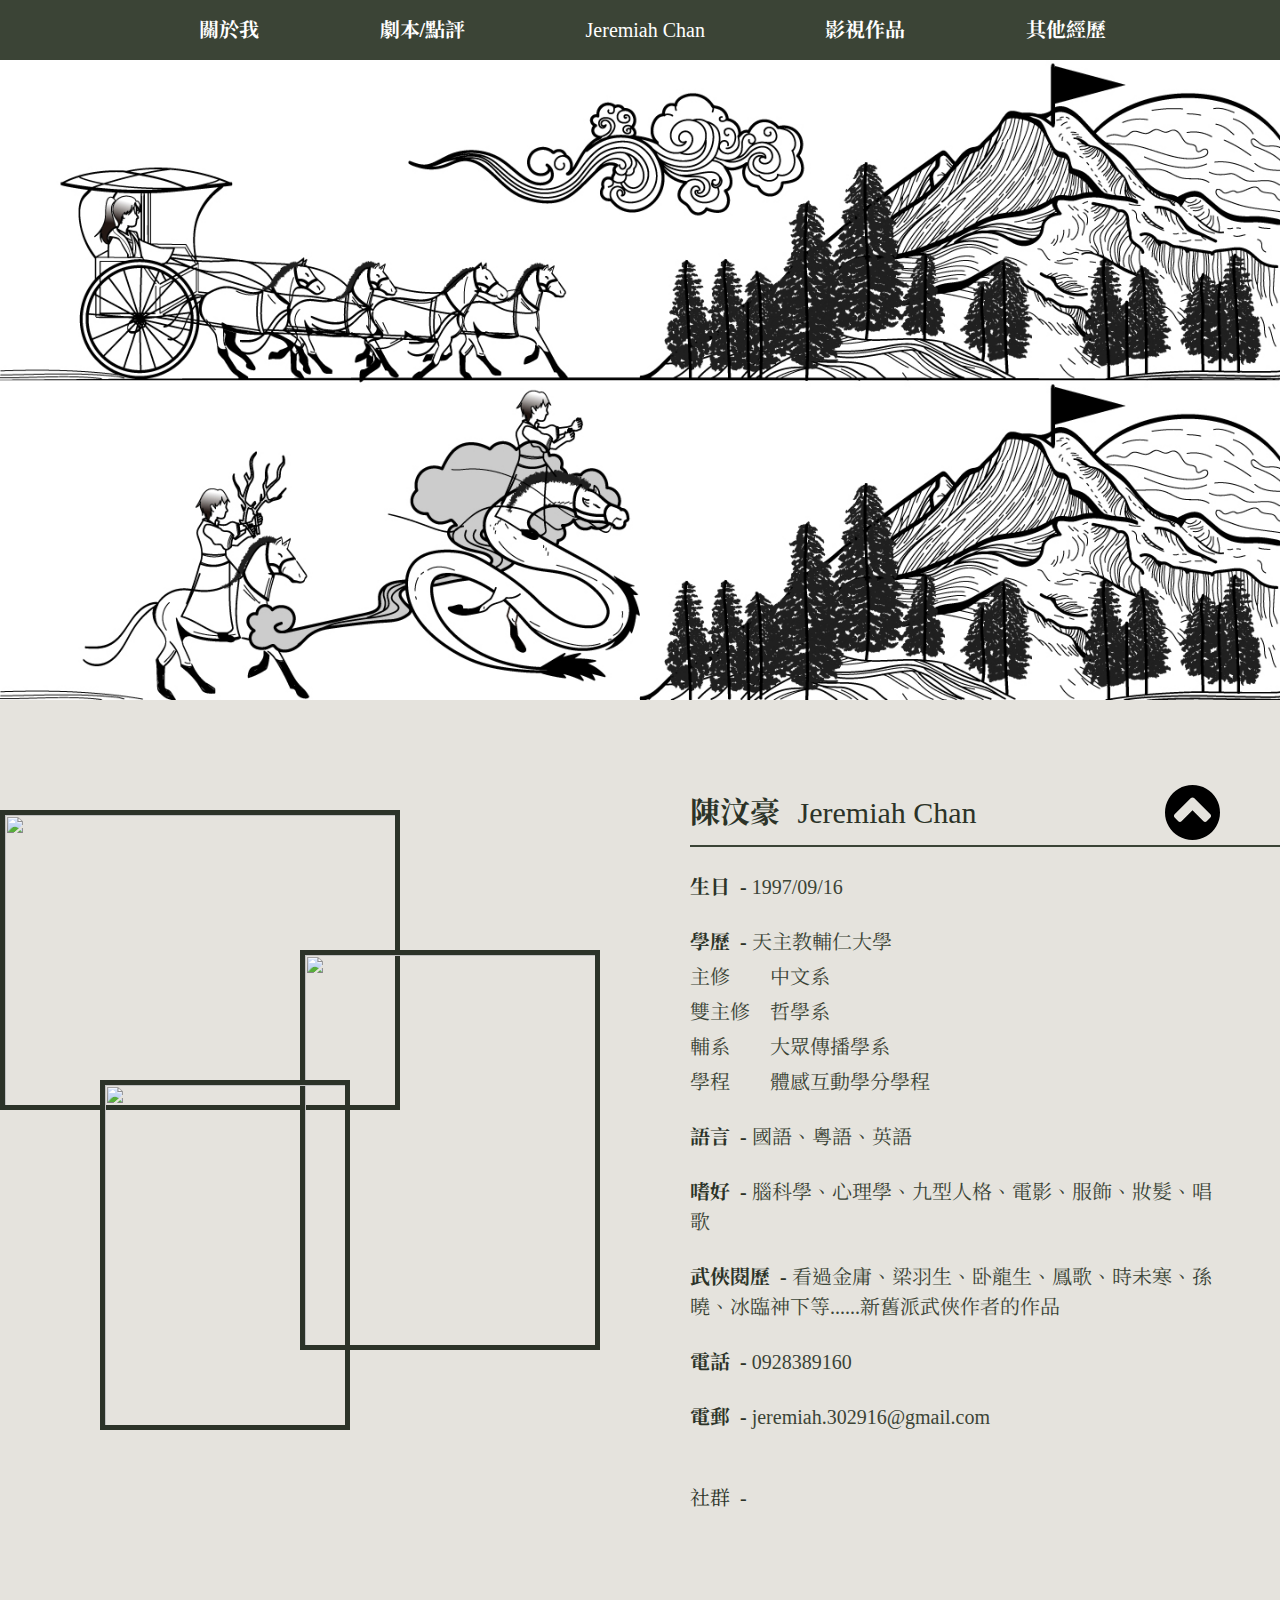
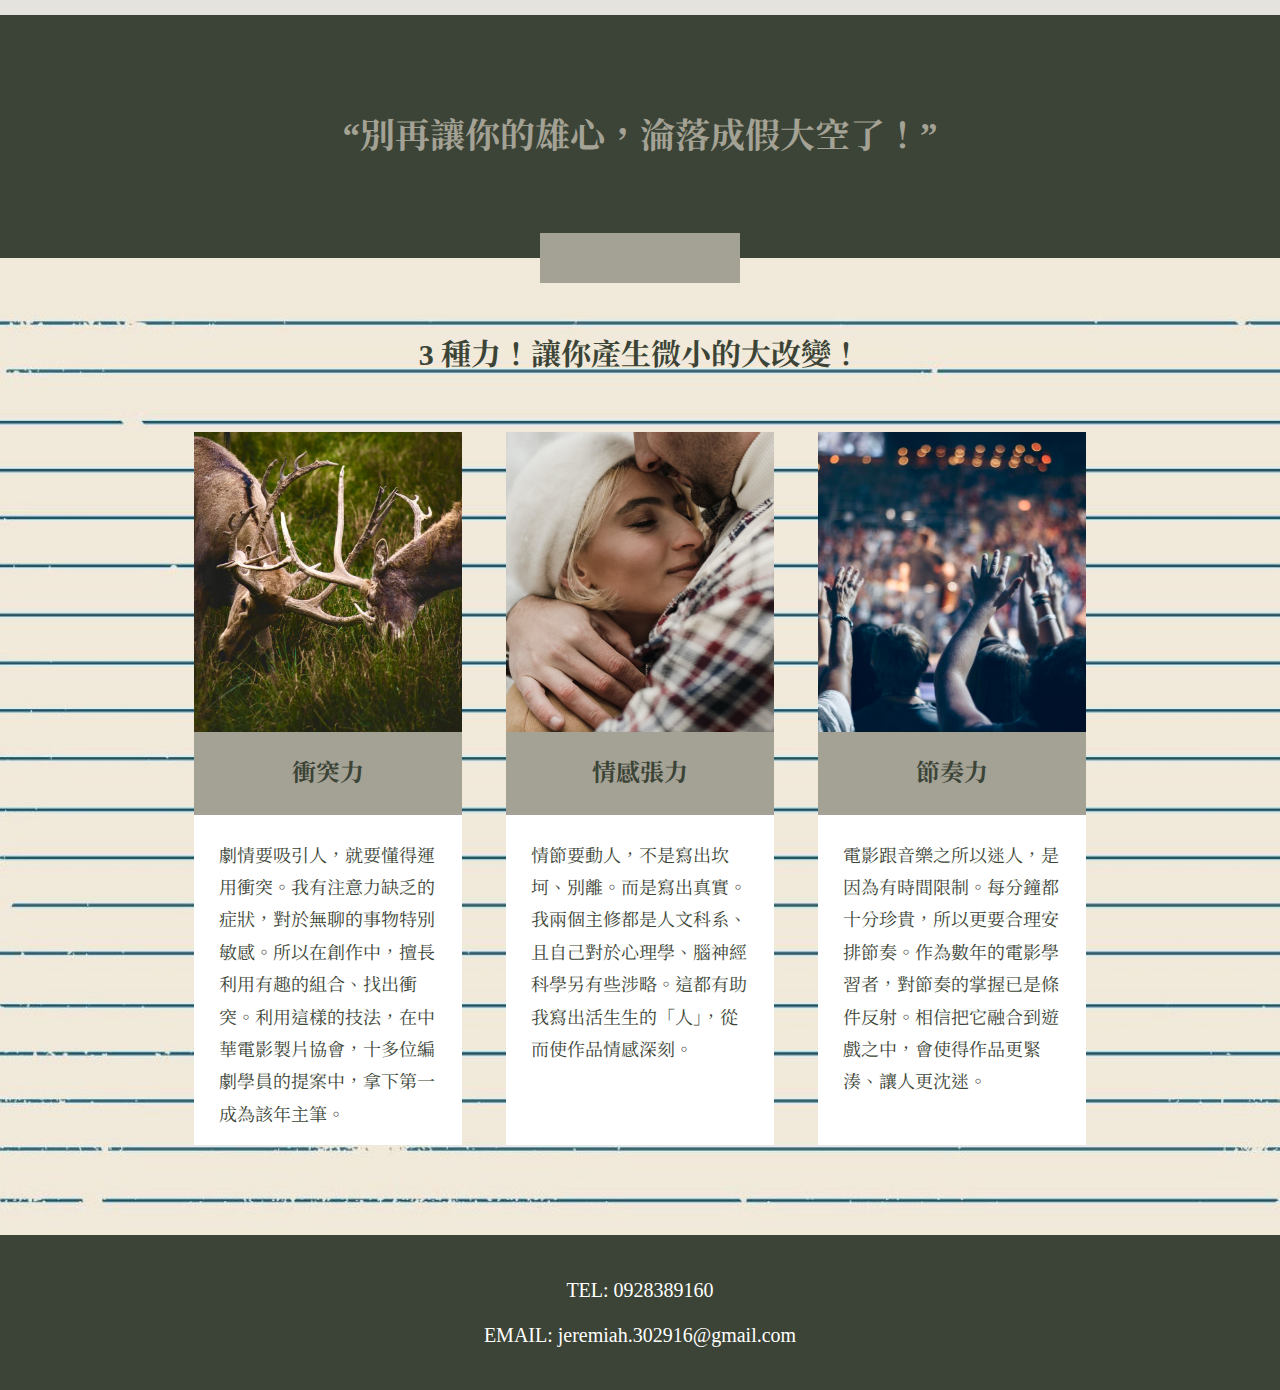
==== commit 8c59e594: "網頁調整" ====
--- a/index.html
+++ b/index.html
@@ -77,7 +77,7 @@
                     </li>
                     <li class="mb-5"><span class="fwb d-primary">語言&nbsp;<i class="fas fa-language"></i> - </span>國語、粵語、英語</li>
                     <li class="mob-hobby mb-5"><span class="fwb d-primary">嗜好&nbsp;<i class="fas fa-book-open"></i> - </span>腦科學、心理學、九型人格、電影、服飾、妝髮、唱歌</li>
-                    <li class="mob-hobby mb-5"><span class="fwb d-primary">武俠閱歷&nbsp;<i class="fas fa-book-reader"></i> - </span>金庸、梁羽生、卧龍生、鳳歌、時未寒、孫曉、冰臨神下等......新舊派武俠作者的作品</li>
+                    <li class="mob-hobby mb-5"><span class="fwb d-primary">武俠閱歷&nbsp;<i class="fas fa-book-reader"></i> - </span>看過金庸、梁羽生、卧龍生、鳳歌、時未寒、孫曉、冰臨神下等......新舊派武俠作者的作品</li>
                     <li class="mb-5"><span class="fwb d-primary">電話&nbsp;<i class="fas fa-phone-alt"></i> - </span><a href="tel:0928389160" class="d-inline-block primary">0928389160</a></li>
                     <li class="mb-5"><span class="fwb d-primary">電郵&nbsp;<i class="fas fa-envelope-open"></i> - </span><a href="mailto:jeremiah.302916@gmail.com" class="d-inline-block primary">jeremiah.302916@gmail.com</a></li>
                     <li><span class="d-primary">社群&nbsp;<i class="fas fa-address-book"></i> - </span><a href="https://line.me/ti/p/VagCNWpd8d"><i class="line fab fa-line ml-2 mr-5 primary" style="font-size: 45px;"></i></a><a href="https://www.facebook.com/jeremiah.chan.718"><i class="fb fab fa-facebook-square primary" style="font-size: 45px;"></i></a></li>
@@ -85,9 +85,10 @@
             </div>
         </div>
         <div class="slogan bg-primary">
-            <h2 class="fz-xl fwb tac second">“別再讓你的雄心，淪落成假大空了！”</h2>
+            <h2 class="fwb tac second">“別再讓你的雄心，淪落成假大空了！”</h2>
         </div>
         <div class="bg-note">
+            <h2 class="fz-xl tac fwb primary">3 種力！讓你產生微小的大改變！</h2>
             <ul class="weapon m0-a d-flex jcsb">
                 <li>
                     <div class="img-1"></div>
--- a/css/all.css
+++ b/css/all.css
@@ -628,6 +628,15 @@
 
 .index .bg-note {
   position: relative;
+  background-image: url(../img/note1.jpeg);
+  background-position: center;
+  background-repeat: no-repeat;
+  background-size: cover;
+  line-height: 1.8;
+}
+
+.index .bg-note h2 {
+  padding: 70px 50px 0;
 }
 
 .index .tape {
@@ -644,19 +653,13 @@
 .index .slogan {
   padding: 90px 50px;
   line-height: 1.8;
-}
-
-.index .bg-note {
-  background-image: url(../img/note1.jpeg);
-  background-position: center;
-  background-repeat: no-repeat;
-  background-size: cover;
+  font-size: 35px;
 }
 
 .index .weapon {
   max-width: 992px;
   line-height: 1.8;
-  padding: 90px 50px;
+  padding: 50px 50px 90px;
 }
 
 .index .weapon li {
@@ -769,16 +772,22 @@
   }
 }
 
+@media (max-width: 767px) {
+  .index .slogan h2 {
+    font-size: 30px;
+  }
+}
+
 @media (max-width: 630px) {
   .index .self-intro .content, .index .weapon li {
     width: 100%;
   }
-  .index .slogan h2 {
-    font-size: 24px;
-  }
   .index .self-intro .mobile-img {
     width: 100%;
     padding: 90px 50px 0px;
+  }
+  .index .slogan h2, .index .bg-note h2 {
+    font-size: 24px;
   }
 }
 
@@ -1184,7 +1193,8 @@
 }
 
 .experience .conclusion p {
-  line-height: 1.5;
+  line-height: 1.8;
+  font-size: 30px;
 }
 
 .experience .bg-second {
@@ -1221,6 +1231,9 @@
   .experience ul li .img-1, .experience ul li .img-2, .experience ul li .img-3, .experience ul li .img-4, .experience ul li .content {
     border-radius: 0px;
   }
+  .experience .conclusion p {
+    font-size: 24px;
+  }
 }
 
 @media (max-width: 767px) {
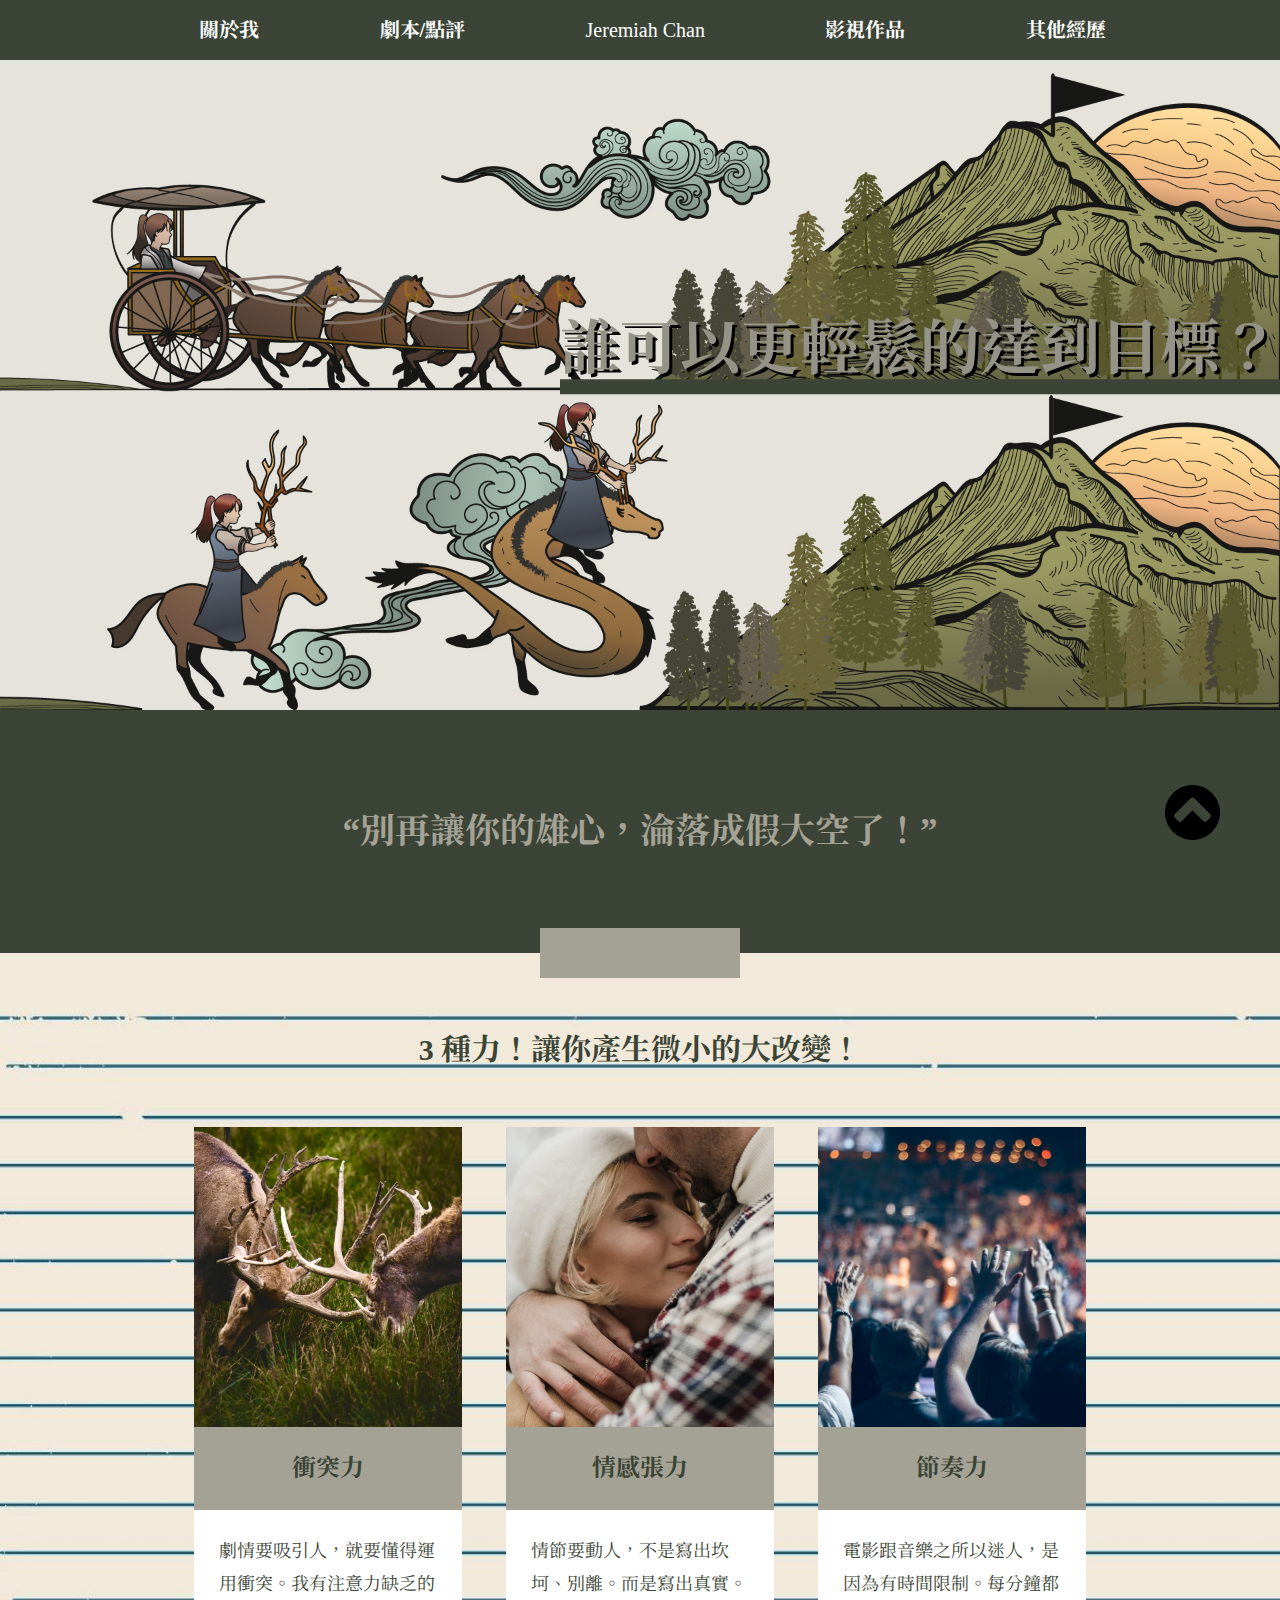
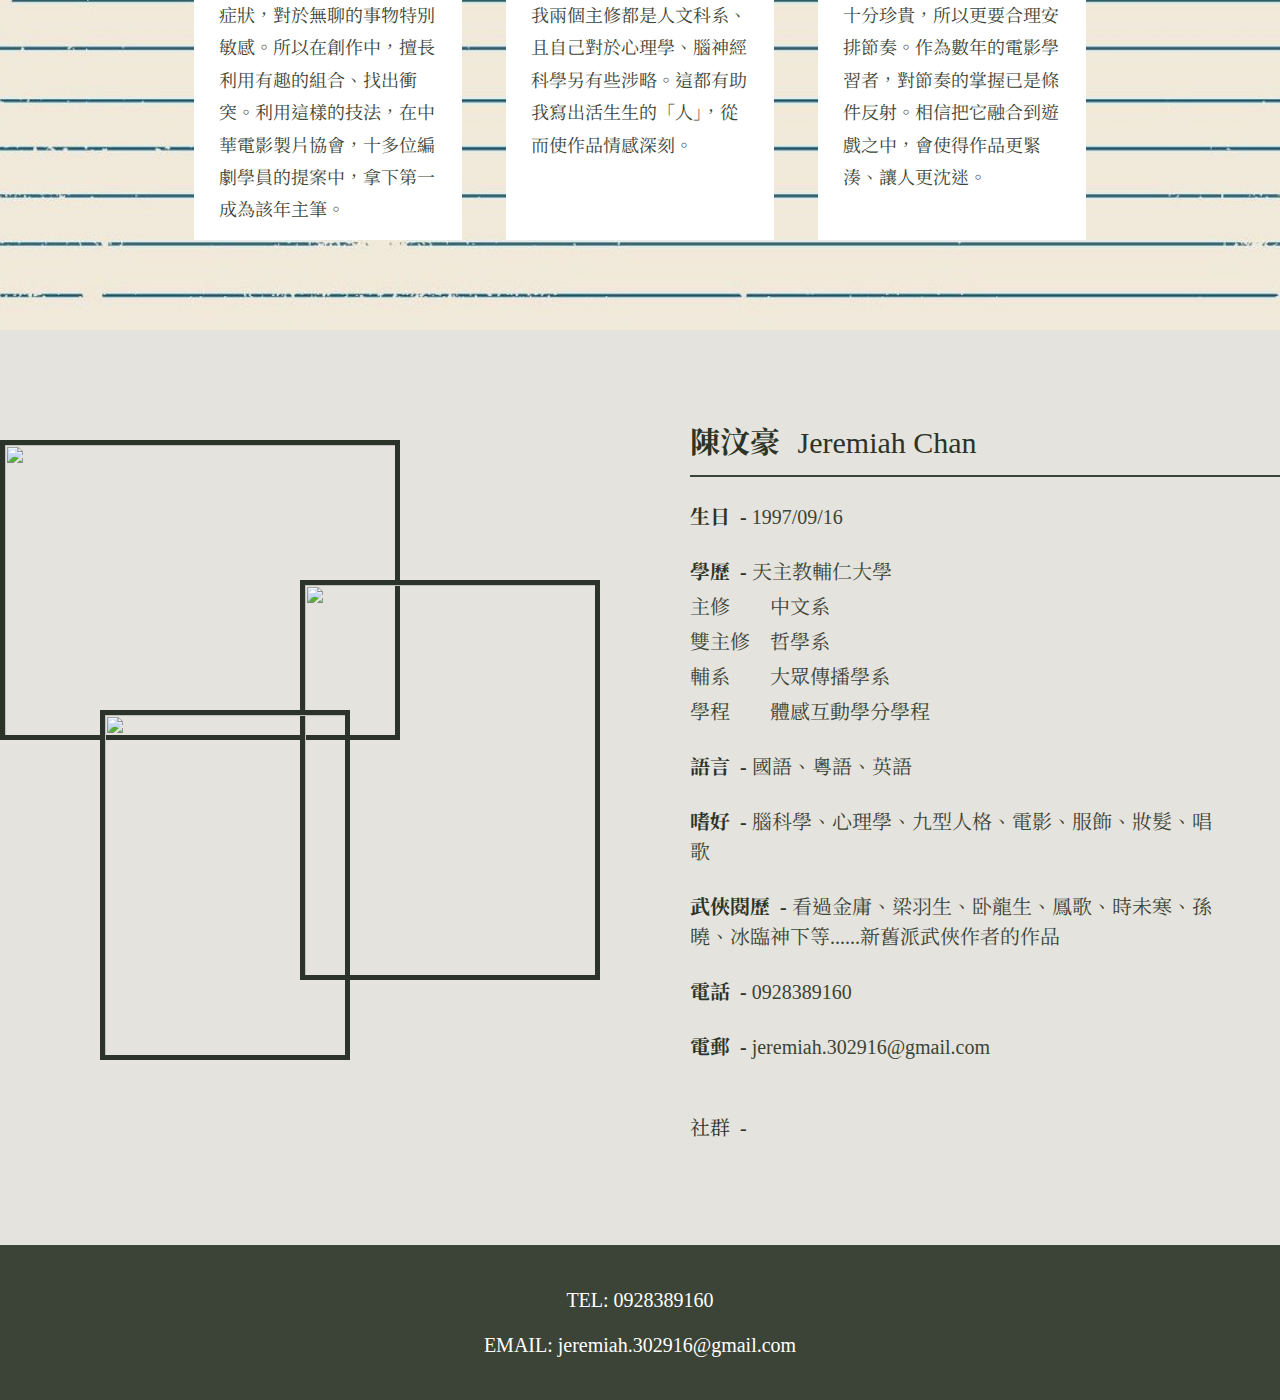
==== commit 4f2c0215: "終於走到這步！！！" ====
--- a/index.html
+++ b/index.html
@@ -50,8 +50,36 @@
     <!-- main -->
     <div class="index">
         <div class="banner">
-            <img src="img/t.jpg" alt="" class="d-block">
+            <h2 class="mob-slogan fwb tac fz-xl d-none">誰可以更輕鬆的達到目標？</h2>
+            <img src="img/banner.jpg" alt="banner" class="d-block">
+            <h2 class="pcb-slogan fwb">誰可以更輕鬆的達到目標？</h2>
         </div>
+        
+        <div class="slogan bg-primary">
+            <h2 class="fwb tac second">“別再讓你的雄心，淪落成假大空了！”</h2>
+        </div>
+        <div class="bg-note">
+            <h2 class="fz-xl tac fwb primary">3 種力！讓你產生微小的大改變！</h2>
+            <ul class="weapon m0-a d-flex jcsb">
+                <li>
+                    <div class="img-1"></div>
+                    <h3 class="title-tape bg-second p-4 tac primary fwb fz-l">衝突力</h3>
+                    <p class="primary fz-m bg-white p-5">劇情要吸引人，就要懂得運用衝突。我有注意力缺乏的症狀，對於無聊的事物特別敏感。所以在創作中，擅長利用有趣的組合、找出衝突。利用這樣的技法，在中華電影製片協會，十多位編劇學員的提案中，拿下第一成為該年主筆。</p>
+                </li>
+                <li>
+                    <div class="img-2"></div>
+                    <h3 class="title-tape bg-second p-4 tac primary fwb fz-l">情感張力</h3>
+                    <p class="primary fz-m bg-white p-5">情節要動人，不是寫出坎坷、別離。而是寫出真實。我兩個主修都是人文科系、且自己對於心理學、腦神經科學另有些涉略。這都有助我寫出活生生的「人」，從而使作品情感深刻。</p>
+                </li>
+                <li>
+                    <div class="img-3"></div>
+                    <h3 class="title-tape bg-second p-4 tac primary fwb fz-l">節奏力</h3>
+                    <p class="primary fz-m bg-white p-5">電影跟音樂之所以迷人，是因為有時間限制。每分鐘都十分珍貴，所以更要合理安排節奏。作為數年的電影學習者，對節奏的掌握已是條件反射。相信把它融合到遊戲之中，會使得作品更緊湊、讓人更沈迷。</p>
+                </li>
+            </ul>
+            <div class="tape"></div>
+        </div>
+
         <div class="self-intro d-flex jcsb">
             <div class="pc-img">
                 <img src="img/self-2.JPG" alt="" class="img-1">
@@ -84,30 +112,6 @@
                 </ul>
             </div>
         </div>
-        <div class="slogan bg-primary">
-            <h2 class="fwb tac second">“別再讓你的雄心，淪落成假大空了！”</h2>
-        </div>
-        <div class="bg-note">
-            <h2 class="fz-xl tac fwb primary">3 種力！讓你產生微小的大改變！</h2>
-            <ul class="weapon m0-a d-flex jcsb">
-                <li>
-                    <div class="img-1"></div>
-                    <h3 class="title-tape bg-second p-4 tac primary fwb fz-l">衝突力</h3>
-                    <p class="primary fz-m bg-white p-5">劇情要吸引人，就要懂得運用衝突。我有注意力缺乏的症狀，對於無聊的事物特別敏感。所以在創作中，擅長利用有趣的組合、找出衝突。利用這樣的技法，在中華電影製片協會，十多位編劇學員的提案中，拿下第一成為該年主筆。</p>
-                </li>
-                <li>
-                    <div class="img-2"></div>
-                    <h3 class="title-tape bg-second p-4 tac primary fwb fz-l">情感張力</h3>
-                    <p class="primary fz-m bg-white p-5">情節要動人，不是寫出坎坷、別離。而是寫出真實。我兩個主修都是人文科系、且自己對於心理學、腦神經科學另有些涉略。這都有助我寫出活生生的「人」，從而使作品情感深刻。</p>
-                </li>
-                <li>
-                    <div class="img-3"></div>
-                    <h3 class="title-tape bg-second p-4 tac primary fwb fz-l">節奏力</h3>
-                    <p class="primary fz-m bg-white p-5">電影跟音樂之所以迷人，是因為有時間限制。每分鐘都十分珍貴，所以更要合理安排節奏。作為數年的電影學習者，對節奏的掌握已是條件反射。相信把它融合到遊戲之中，會使得作品更緊湊、讓人更沈迷。</p>
-                </li>
-            </ul>
-            <div class="tape"></div>
-        </div>
     </div>
     
     <!-- main end -->
--- a/css/all.css
+++ b/css/all.css
@@ -560,8 +560,26 @@
   }
 }
 
+.index .banner {
+  position: relative;
+}
+
 .index .banner img {
   max-height: 720px;
+  padding-top: 10px;
+  opacity: 0.9;
+}
+
+.index .banner .pcb-slogan {
+  color: #959388;
+  text-shadow: 3px 3px black;
+  border-bottom: 15px solid #3B4436;
+  font-size: 60px;
+  position: absolute;
+  right: 0;
+  top: 45%;
+  -webkit-transform: translateY(-45%);
+          transform: translateY(-45%);
 }
 
 .index .self-intro .pc-img {
@@ -617,12 +635,12 @@
   background: #3B4436;
 }
 
-.index .self-intro .content li a, .index .self-intro .content li i {
+.index .self-intro .content li a, .index .self-intro .content .line, .index .self-intro .content .fb {
   -webkit-transition: all 0.3s;
   transition: all 0.3s;
 }
 
-.index .self-intro .content li a:hover, .index .self-intro .content li a:active, .index .self-intro .content li i:hover, .index .self-intro .content li i:active {
+.index .self-intro .content li a:hover, .index .self-intro .content li a:active, .index .self-intro .content .line:hover, .index .self-intro .content .line:active, .index .self-intro .content .fb:hover, .index .self-intro .content .fb:active {
   color: #A4A195;
 }
 
@@ -690,6 +708,9 @@
 }
 
 @media (max-width: 1200px) {
+  .index .banner .pcb-slogan {
+    font-size: 45px;
+  }
   .index .self-intro .pc-img .img-1 {
     width: 250px;
     height: 350px;
@@ -729,6 +750,9 @@
 }
 
 @media (max-width: 900px) {
+  .index .banner .pcb-slogan {
+    font-size: 36px;
+  }
   .index .self-intro {
     -ms-flex-wrap: wrap;
         flex-wrap: wrap;
@@ -773,8 +797,26 @@
 }
 
 @media (max-width: 767px) {
+  .index .banner img {
+    opacity: 1;
+  }
+  .index .banner .pcb-slogan {
+    display: none;
+  }
+  .index .banner .mob-slogan {
+    display: block;
+    padding-top: 120px;
+    color: #3B4436;
+    text-shadow: 1px 1px #A4A195;
+  }
+  .index .slogan {
+    padding: 70px 50px;
+  }
   .index .slogan h2 {
     font-size: 30px;
+  }
+  .index .banner img {
+    margin-top: 10px;
   }
 }
 
@@ -786,8 +828,14 @@
     width: 100%;
     padding: 90px 50px 0px;
   }
+  .index .mob-slogan {
+    font-size: 26px;
+  }
   .index .slogan h2, .index .bg-note h2 {
     font-size: 24px;
+  }
+  .index .slogan {
+    padding: 60px 50px;
   }
 }
 
@@ -798,8 +846,21 @@
 }
 
 @media (max-width: 414px) {
+  .index .banner .mob-slogan {
+    padding-top: 110px;
+    font-size: 24px;
+  }
+  .index .banner img {
+    margin-top: 20px;
+  }
   .index .slogan {
-    padding: 70px 50px;
+    padding: 50px 50px;
+  }
+  .index .bg-note h2 {
+    padding: 50px 50px 0;
+  }
+  .index .weapon {
+    padding: 30px 50px 50px;
   }
   .index .self-intro {
     font-size: 18px;
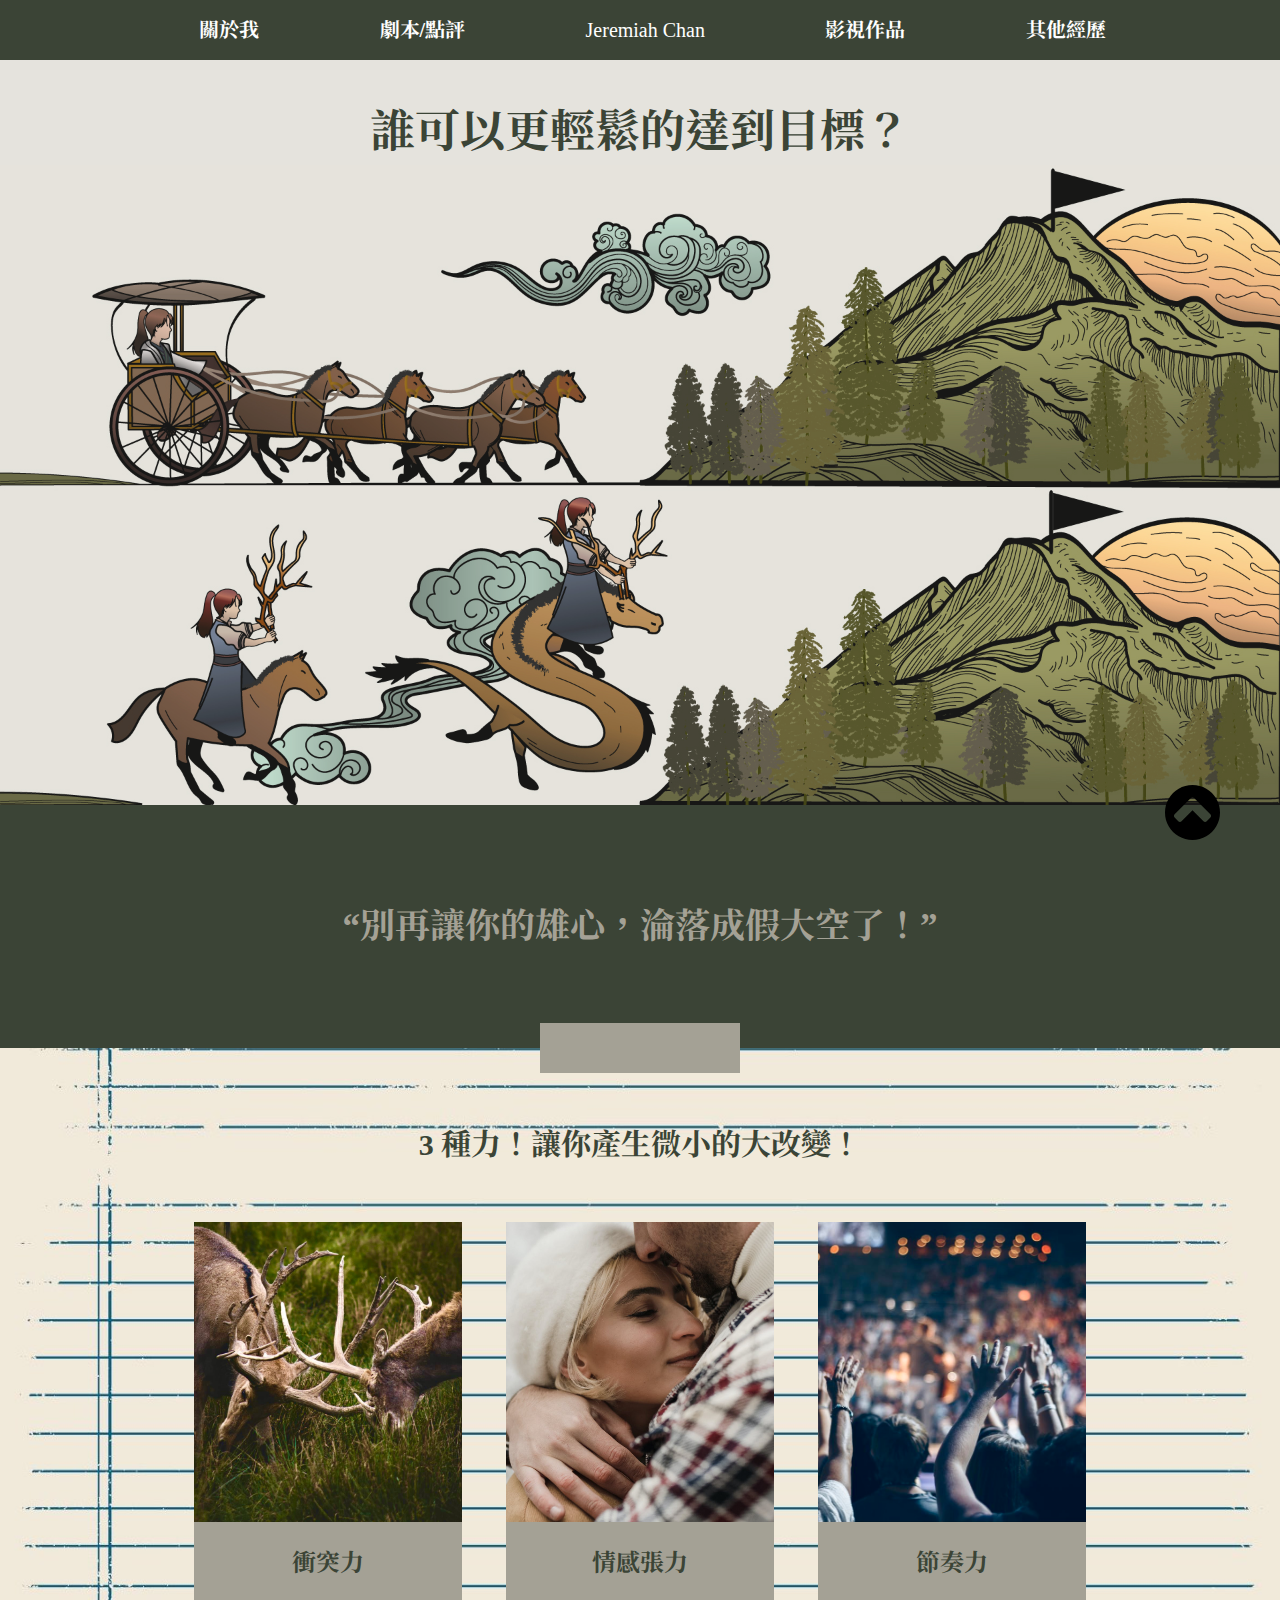
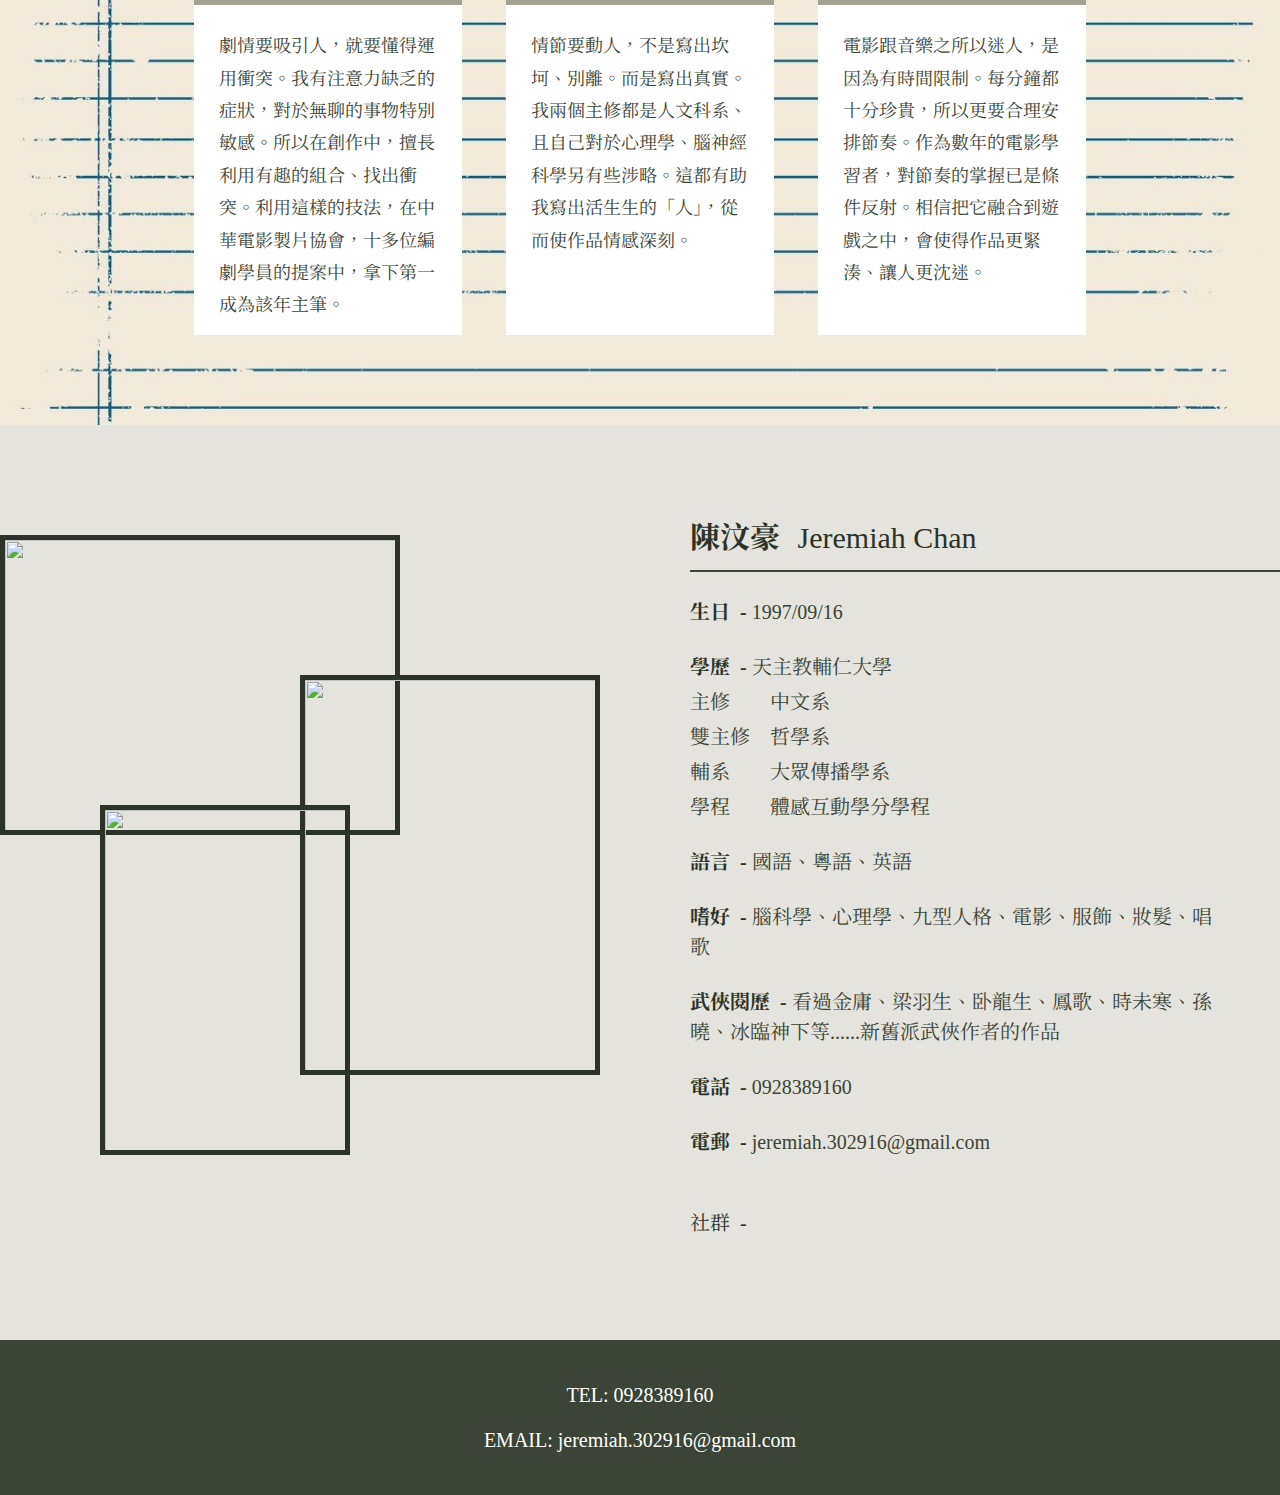
==== commit 04e0d1b3: "banner 調整" ====
--- a/index.html
+++ b/index.html
@@ -50,14 +50,14 @@
     <!-- main -->
     <div class="index">
         <div class="banner">
-            <h2 class="mob-slogan fwb tac fz-xl d-none">誰可以更輕鬆的達到目標？</h2>
+            <h2 class="pcb-slogan fwb tac fz-xl">誰可以更輕鬆的達到目標？</h2>
             <img src="img/banner.jpg" alt="banner" class="d-block">
-            <h2 class="pcb-slogan fwb">誰可以更輕鬆的達到目標？</h2>
         </div>
         
         <div class="slogan bg-primary">
             <h2 class="fwb tac second">“別再讓你的雄心，淪落成假大空了！”</h2>
         </div>
+        
         <div class="bg-note">
             <h2 class="fz-xl tac fwb primary">3 種力！讓你產生微小的大改變！</h2>
             <ul class="weapon m0-a d-flex jcsb">
--- a/css/all.css
+++ b/css/all.css
@@ -561,7 +561,7 @@
 }
 
 .index .banner {
-  position: relative;
+  padding-top: 50px;
 }
 
 .index .banner img {
@@ -571,15 +571,8 @@
 }
 
 .index .banner .pcb-slogan {
-  color: #959388;
-  text-shadow: 3px 3px black;
-  border-bottom: 15px solid #3B4436;
-  font-size: 60px;
-  position: absolute;
-  right: 0;
-  top: 45%;
-  -webkit-transform: translateY(-45%);
-          transform: translateY(-45%);
+  color: #3B4436;
+  font-size: 45px;
 }
 
 .index .self-intro .pc-img {
@@ -644,12 +637,17 @@
   color: #A4A195;
 }
 
+.index .test {
+  max-width: 100%;
+  height: 600px;
+}
+
 .index .bg-note {
   position: relative;
   background-image: url(../img/note1.jpeg);
   background-position: center;
-  background-repeat: no-repeat;
-  background-size: cover;
+  background-repeat: repeat-y;
+  background-size: contain;
   line-height: 1.8;
 }
 
@@ -797,18 +795,12 @@
 }
 
 @media (max-width: 767px) {
+  .index .banner {
+    padding-top: 120px;
+  }
   .index .banner img {
     opacity: 1;
   }
-  .index .banner .pcb-slogan {
-    display: none;
-  }
-  .index .banner .mob-slogan {
-    display: block;
-    padding-top: 120px;
-    color: #3B4436;
-    text-shadow: 1px 1px #A4A195;
-  }
   .index .slogan {
     padding: 70px 50px;
   }
@@ -821,6 +813,9 @@
 }
 
 @media (max-width: 630px) {
+  .index .banner .pcb-slogan {
+    font-size: 30px;
+  }
   .index .self-intro .content, .index .weapon li {
     width: 100%;
   }
@@ -828,9 +823,6 @@
     width: 100%;
     padding: 90px 50px 0px;
   }
-  .index .mob-slogan {
-    font-size: 26px;
-  }
   .index .slogan h2, .index .bg-note h2 {
     font-size: 24px;
   }
@@ -840,15 +832,17 @@
 }
 
 @media (max-width: 520px) {
+  .index .banner .pcb-slogan {
+    font-size: 24px;
+  }
   .index .weapon li .img-1, .index .weapon li .img-2, .index .weapon li .img-3 {
     height: 250px;
   }
 }
 
 @media (max-width: 414px) {
-  .index .banner .mob-slogan {
-    padding-top: 110px;
-    font-size: 24px;
+  .index .banner {
+    padding-top: 100px;
   }
   .index .banner img {
     margin-top: 20px;
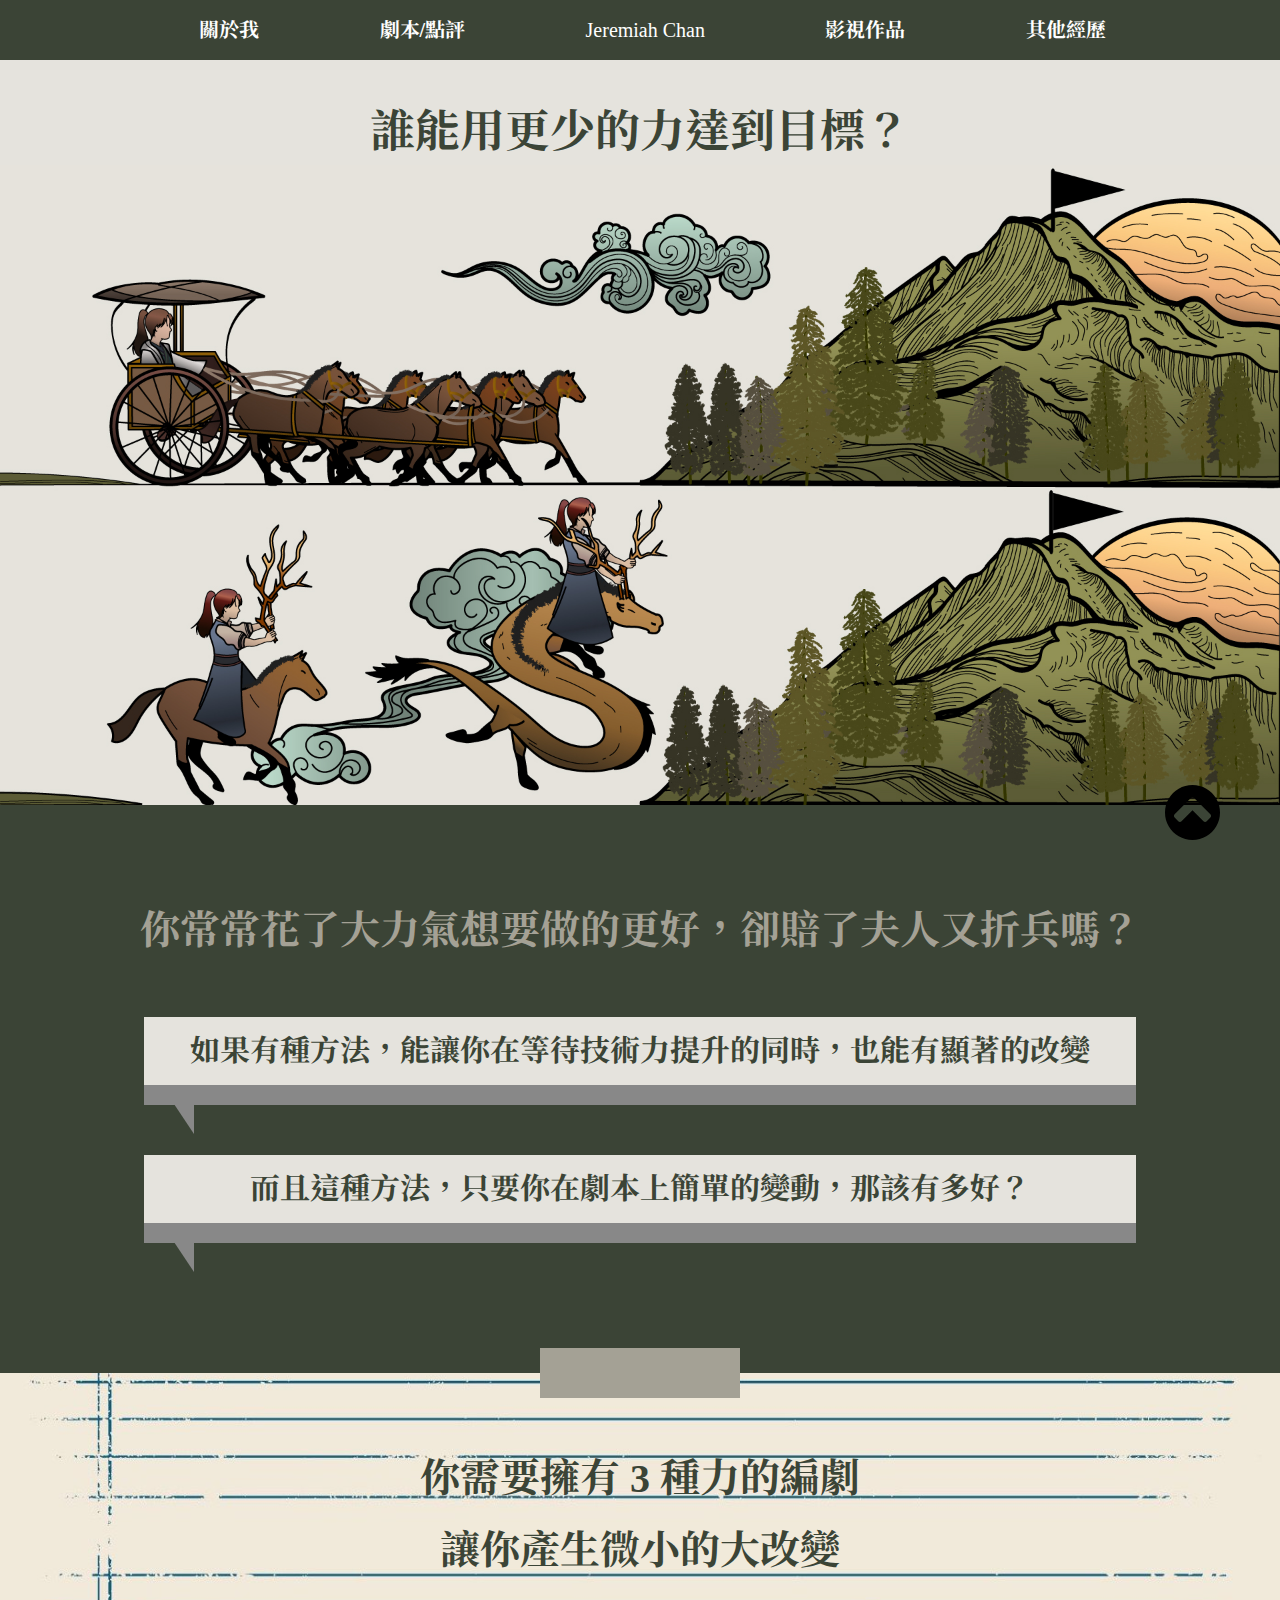
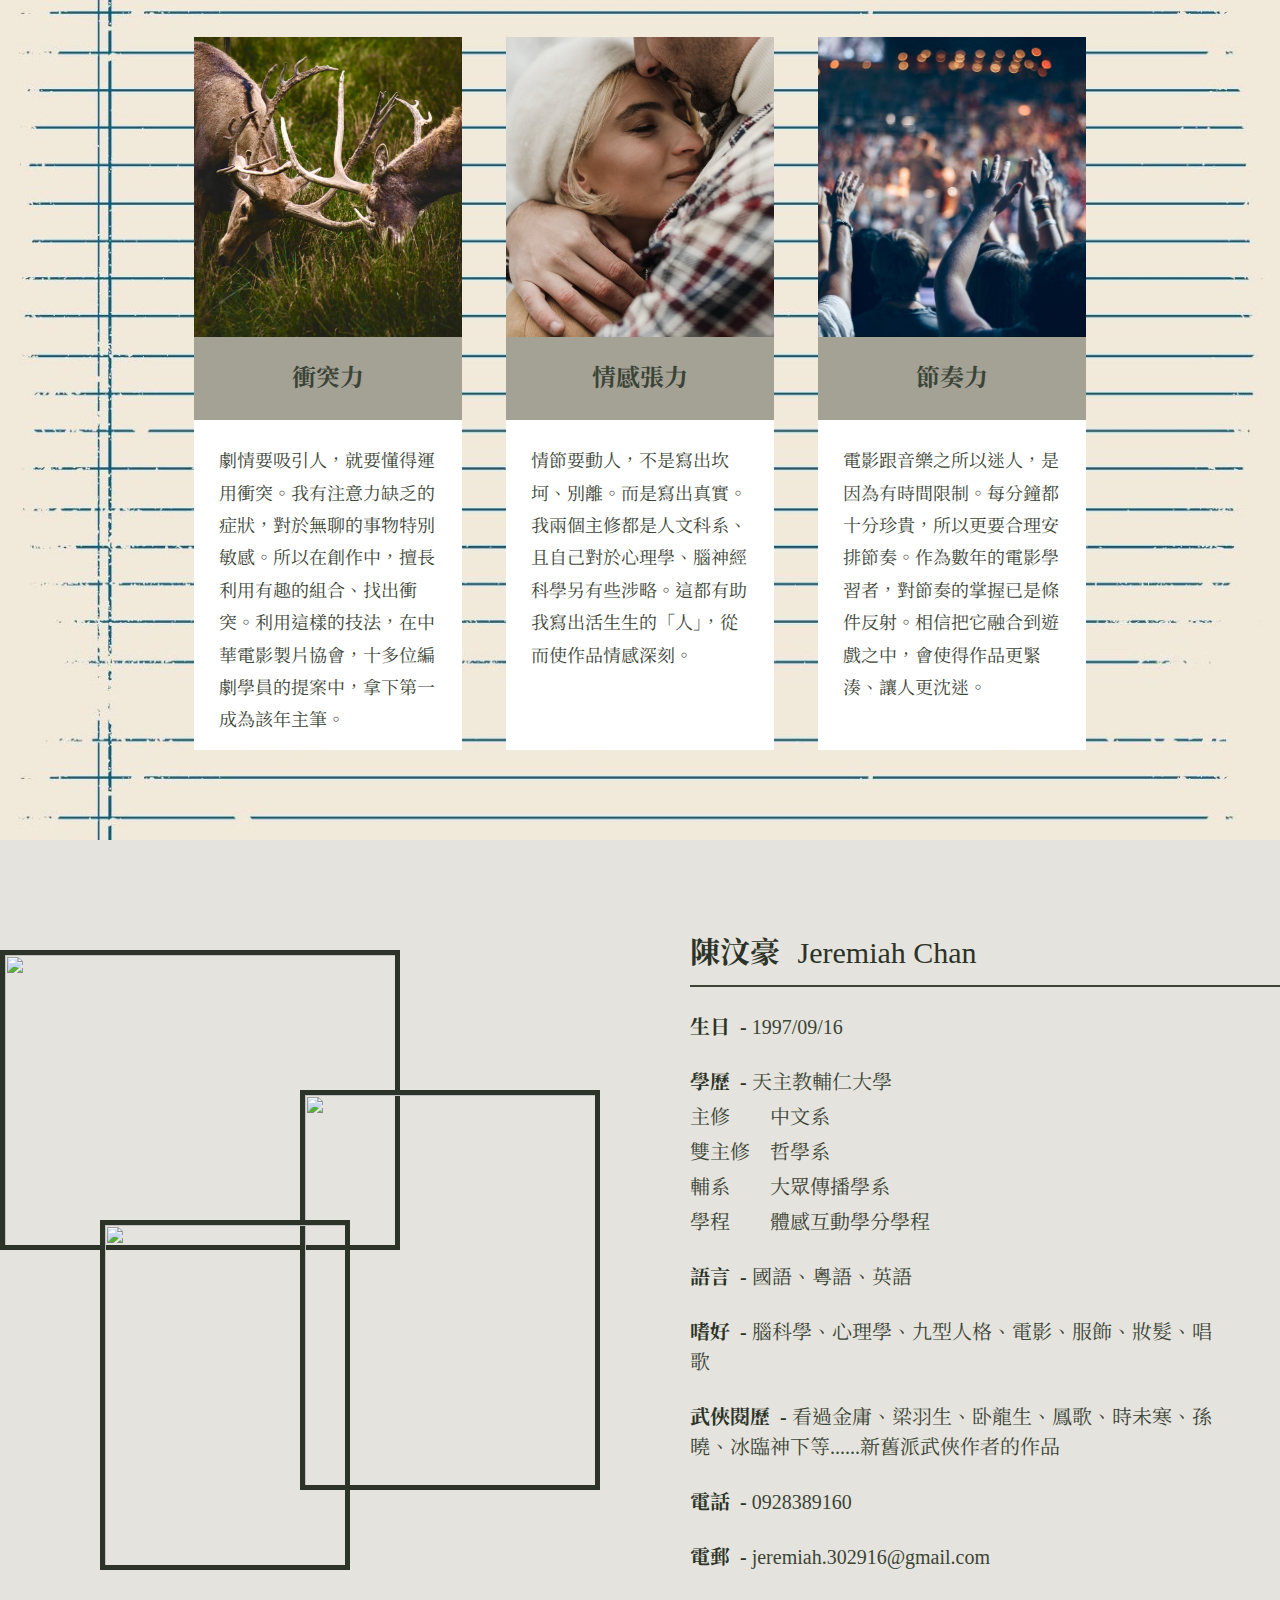
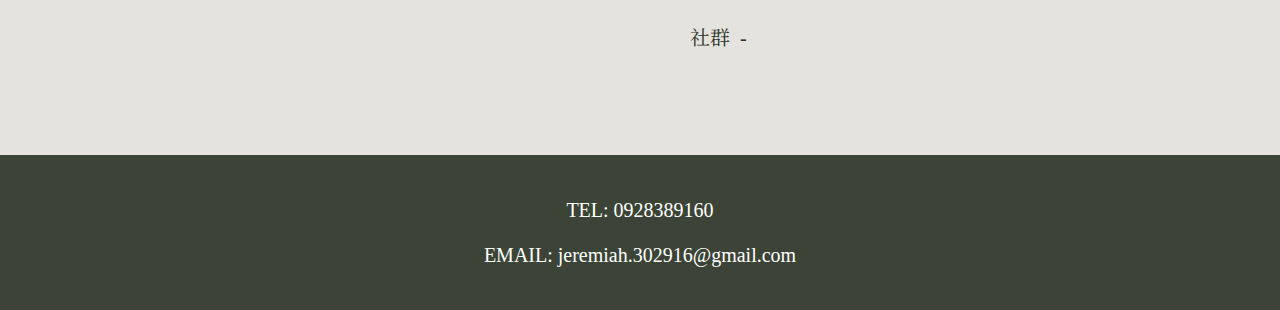
==== commit b495d9be: "調整slogan" ====
--- a/index.html
+++ b/index.html
@@ -4,14 +4,6 @@
     <meta charset="UTF-8">
     <meta name="viewport" content="width=device-width, initial-scale=1.0">
     <title>陳汶豪 Jeremiah</title>
-
-    <!-- 待更新 -->
-    <!-- <meta name="keywords" content="網頁關鍵字,網頁關鍵字">
-    <meta name="description" content="網頁描述,網頁描述">
-    <meta property="og:image" content="社群圖片預覽">
-    <meta property="og:description" content="社群網頁描述">
-    <meta property="og:title" content="社群標題"> -->
-    <!-- 待更新 -->
 
     <link rel="preconnect" href="https://fonts.googleapis.com">
     <link rel="preconnect" href="https://fonts.gstatic.com" crossorigin>
@@ -50,16 +42,27 @@
     <!-- main -->
     <div class="index">
         <div class="banner">
-            <h2 class="pcb-slogan fwb tac fz-xl">誰可以更輕鬆的達到目標？</h2>
-            <img src="img/banner.jpg" alt="banner" class="d-block">
+            <h2 class="pcb-slogan fwb tac fz-xl">誰能用更少的力達到目標？</h2>
+            <img src="img/banner-很多馬.jpg" alt="banner" class="d-block">
         </div>
-        
+
         <div class="slogan bg-primary">
-            <h2 class="fwb tac second">“別再讓你的雄心，淪落成假大空了！”</h2>
+            <h2 class="b-slogan fwb tac second">你常常花了大力氣想要做的更好，卻賠了夫人又折兵嗎？</h2>
+            <div class="dialog-bottom">
+                <h2 class="block1 fwb tac primary">如果有種方法，能讓你在等待技術力提升的同時，也能有顯著的改變</h2>
+            </div>
+            <div class="dialog-bottom">
+                <h2 class="block2 fwb tac primary">而且這種方法，只要你在劇本上簡單的變動，那該有多好？</h2>
+            </div>
+            <div class="mob">
+                <h2 class="block1 fwb tac primary d-none">如果有種方法，能讓你在等待技術力提升的同時，也能有顯著的改變</h2>
+                <h2 class="block2 fwb tac primary d-none">而且這種方法，只要你在劇本上簡單的變動，那該有多好？</h2>
+            </div>
         </div>
-        
+
         <div class="bg-note">
-            <h2 class="fz-xl tac fwb primary">3 種力！讓你產生微小的大改變！</h2>
+            <h2 class="tac fwb primary">你需要擁有 3 種力的編劇</h2>
+            <h2 class="tac fwb primary">讓你產生微小的大改變</h2>
             <ul class="weapon m0-a d-flex jcsb">
                 <li>
                     <div class="img-1"></div>
--- a/css/all.css
+++ b/css/all.css
@@ -565,9 +565,7 @@
 }
 
 .index .banner img {
-  max-height: 720px;
   padding-top: 10px;
-  opacity: 0.9;
 }
 
 .index .banner .pcb-slogan {
@@ -642,6 +640,51 @@
   height: 600px;
 }
 
+.index .slogan {
+  padding: 90px 50px;
+  line-height: 1.8;
+}
+
+.index .b-slogan {
+  font-size: 40px;
+}
+
+.index .block1, .index .block2 {
+  font-size: 30px;
+  background: #E5E3DD;
+  max-width: 992px;
+  margin: 50px auto 0px;
+  padding: 10px;
+  line-height: 1.6;
+}
+
+.index .dialog-bottom {
+  margin: 50px auto 40px;
+  max-width: 992px;
+  height: 88px;
+  background: #888888;
+  position: relative;
+}
+
+.index .dialog-bottom:last-child {
+  margin: 0 auto;
+}
+
+.index .dialog-bottom::after {
+  border-color: #888888 #888888 transparent transparent;
+  border-style: solid solid solid solid;
+  /* 設定邊框大小可拼湊出任意形狀的三角形 */
+  border-width: 15px 10px 15px 10px;
+  bottom: -29px;
+  /* 必須指定，才能顯示內容 */
+  content: "";
+  height: 0px;
+  left: 30px;
+  /* 必須指定，否則會變梯形 */
+  position: absolute;
+  width: 0px;
+}
+
 .index .bg-note {
   position: relative;
   background-image: url(../img/note1.jpeg);
@@ -649,10 +692,11 @@
   background-repeat: repeat-y;
   background-size: contain;
   line-height: 1.8;
+  padding-top: 70px;
 }
 
 .index .bg-note h2 {
-  padding: 70px 50px 0;
+  font-size: 40px;
 }
 
 .index .tape {
@@ -666,12 +710,6 @@
           transform: translate(-50%, -50%);
 }
 
-.index .slogan {
-  padding: 90px 50px;
-  line-height: 1.8;
-  font-size: 35px;
-}
-
 .index .weapon {
   max-width: 992px;
   line-height: 1.8;
@@ -724,6 +762,15 @@
     width: 350px;
     height: 250px;
   }
+  .index .b-slogan {
+    font-size: 35px;
+  }
+  .index .dialog-bottom {
+    margin: 50px auto;
+  }
+  .index .block1, .index .block2 {
+    font-size: 28px;
+  }
 }
 
 @media (max-width: 991px) {
@@ -747,9 +794,25 @@
   }
 }
 
+@media (max-width: 980px) {
+  .index .dialog-bottom {
+    display: none;
+  }
+  .index .block1, .index .block2 {
+    padding: 10px 15px;
+  }
+  .index .mob .block1, .index .mob .block2 {
+    display: block;
+    border-bottom: 20px solid #888888;
+  }
+  .index .block2 {
+    margin-bottom: 20px;
+  }
+}
+
 @media (max-width: 900px) {
-  .index .banner .pcb-slogan {
-    font-size: 36px;
+  .index .banner .pcb-slogan, .index .bg-note h2 {
+    font-size: 35px;
   }
   .index .self-intro {
     -ms-flex-wrap: wrap;
@@ -804,9 +867,6 @@
   .index .slogan {
     padding: 70px 50px;
   }
-  .index .slogan h2 {
-    font-size: 30px;
-  }
   .index .banner img {
     margin-top: 10px;
   }
@@ -823,11 +883,18 @@
     width: 100%;
     padding: 90px 50px 0px;
   }
-  .index .slogan h2, .index .bg-note h2 {
+  .index .b-slogan, .index .bg-note h2 {
     font-size: 24px;
   }
   .index .slogan {
     padding: 60px 50px;
+  }
+  .index .block1, .index .block2 {
+    margin: 30px auto;
+    font-size: 20px;
+  }
+  .index .mob .block1, .index .mob .block2 {
+    border-bottom: 15px solid #888888;
   }
 }
 
@@ -849,9 +916,6 @@
   }
   .index .slogan {
     padding: 50px 50px;
-  }
-  .index .bg-note h2 {
-    padding: 50px 50px 0;
   }
   .index .weapon {
     padding: 30px 50px 50px;
